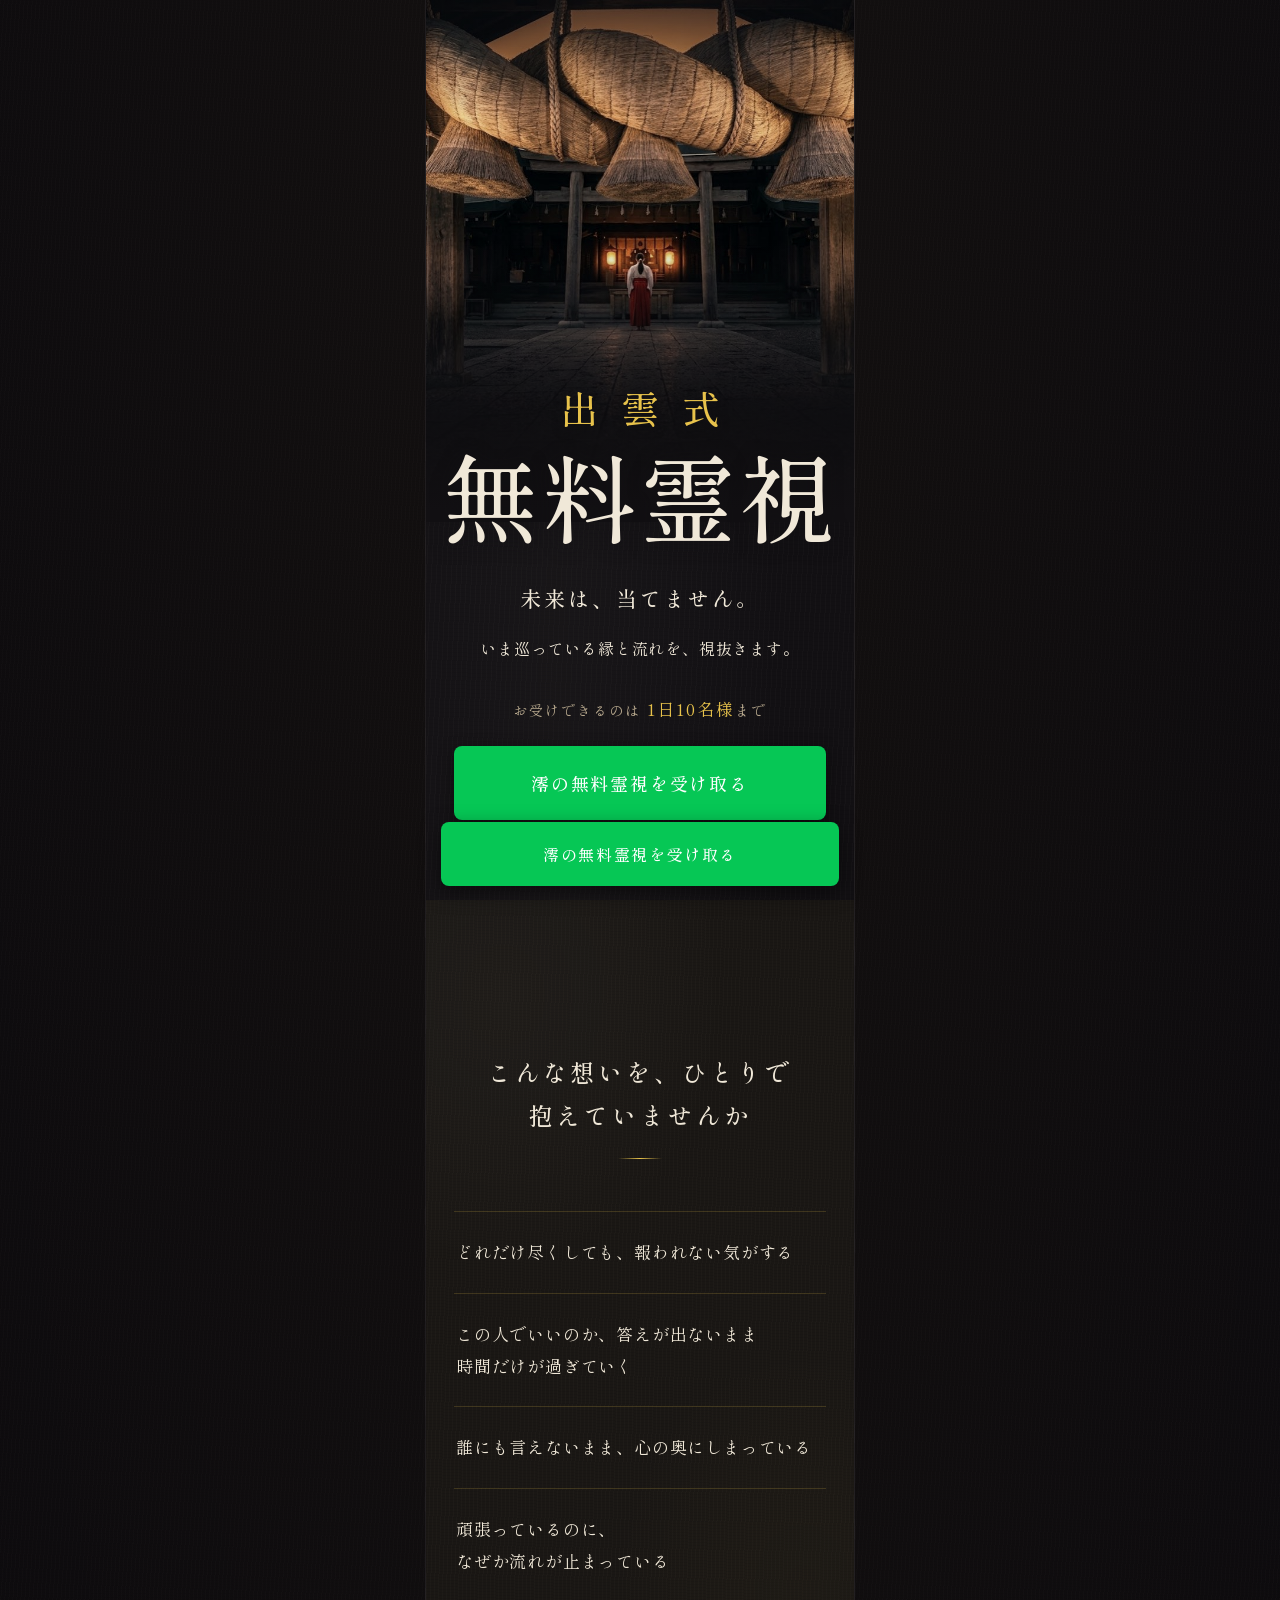
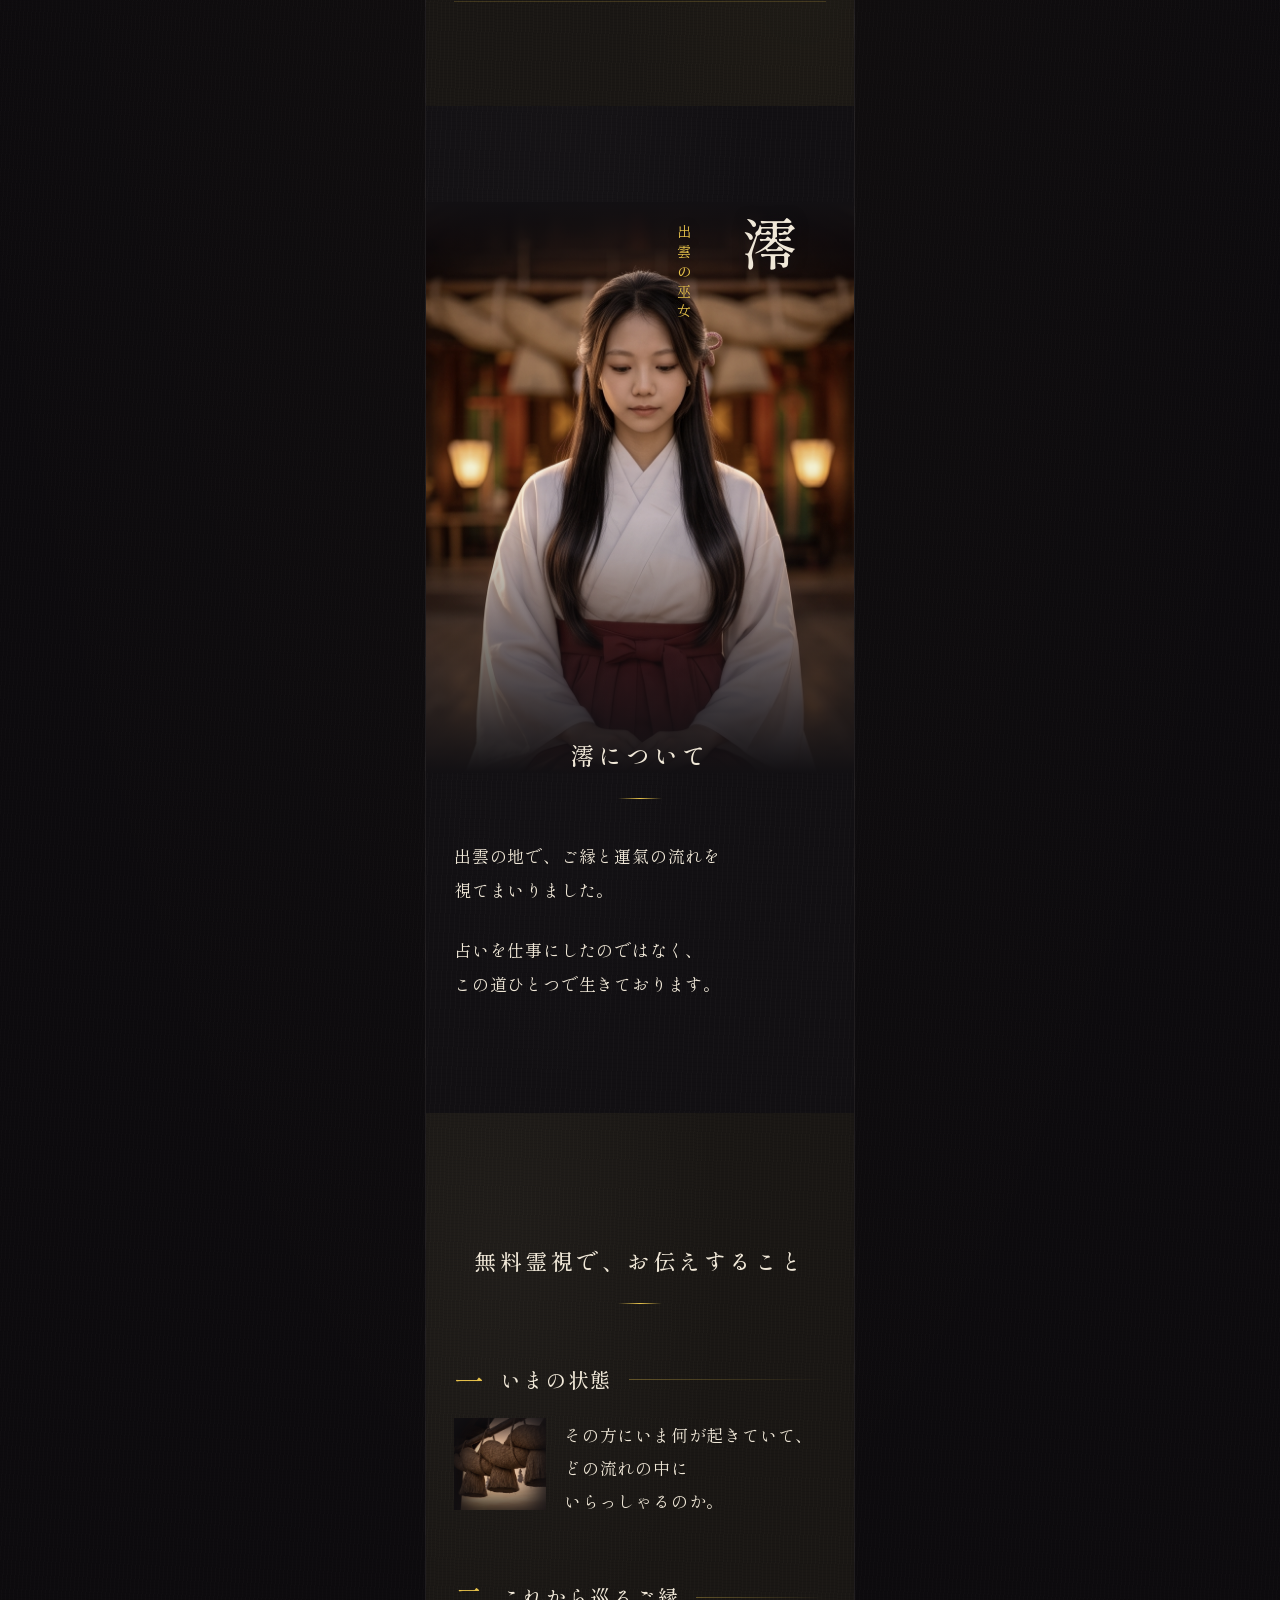
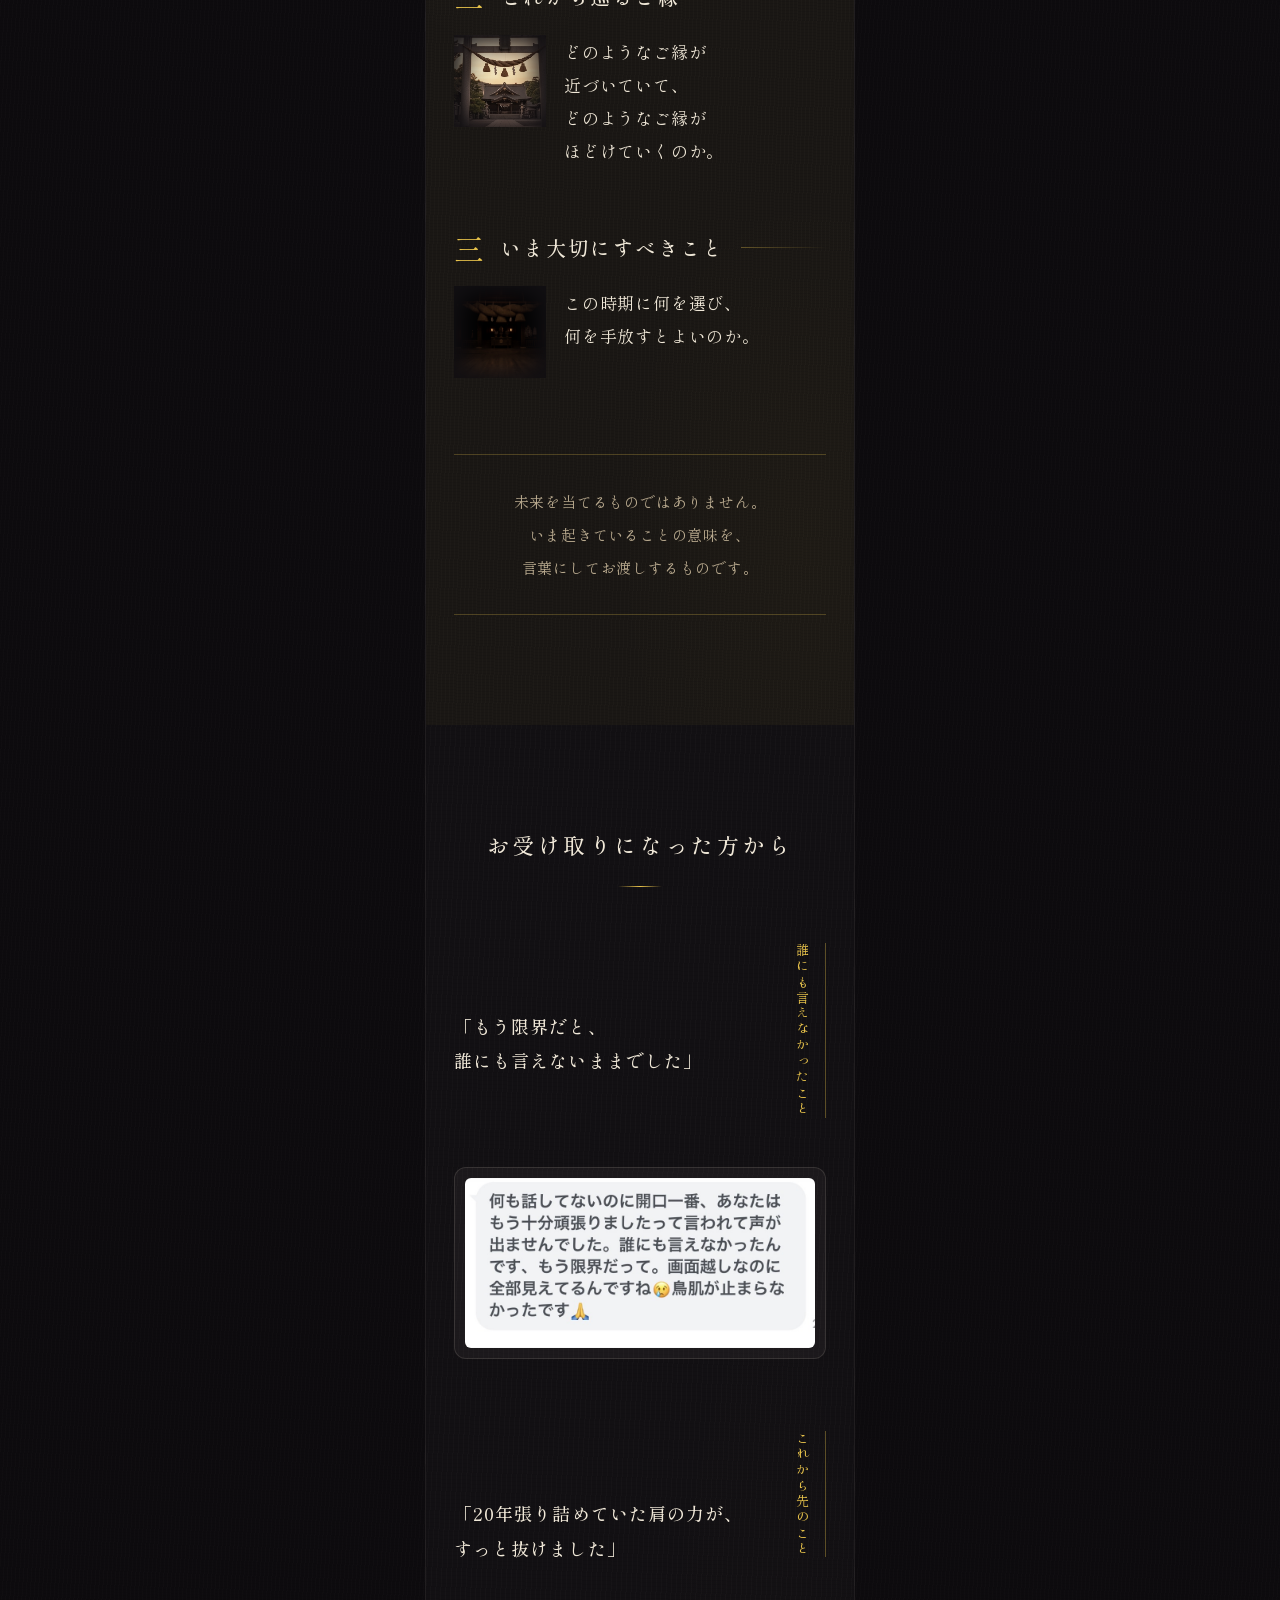
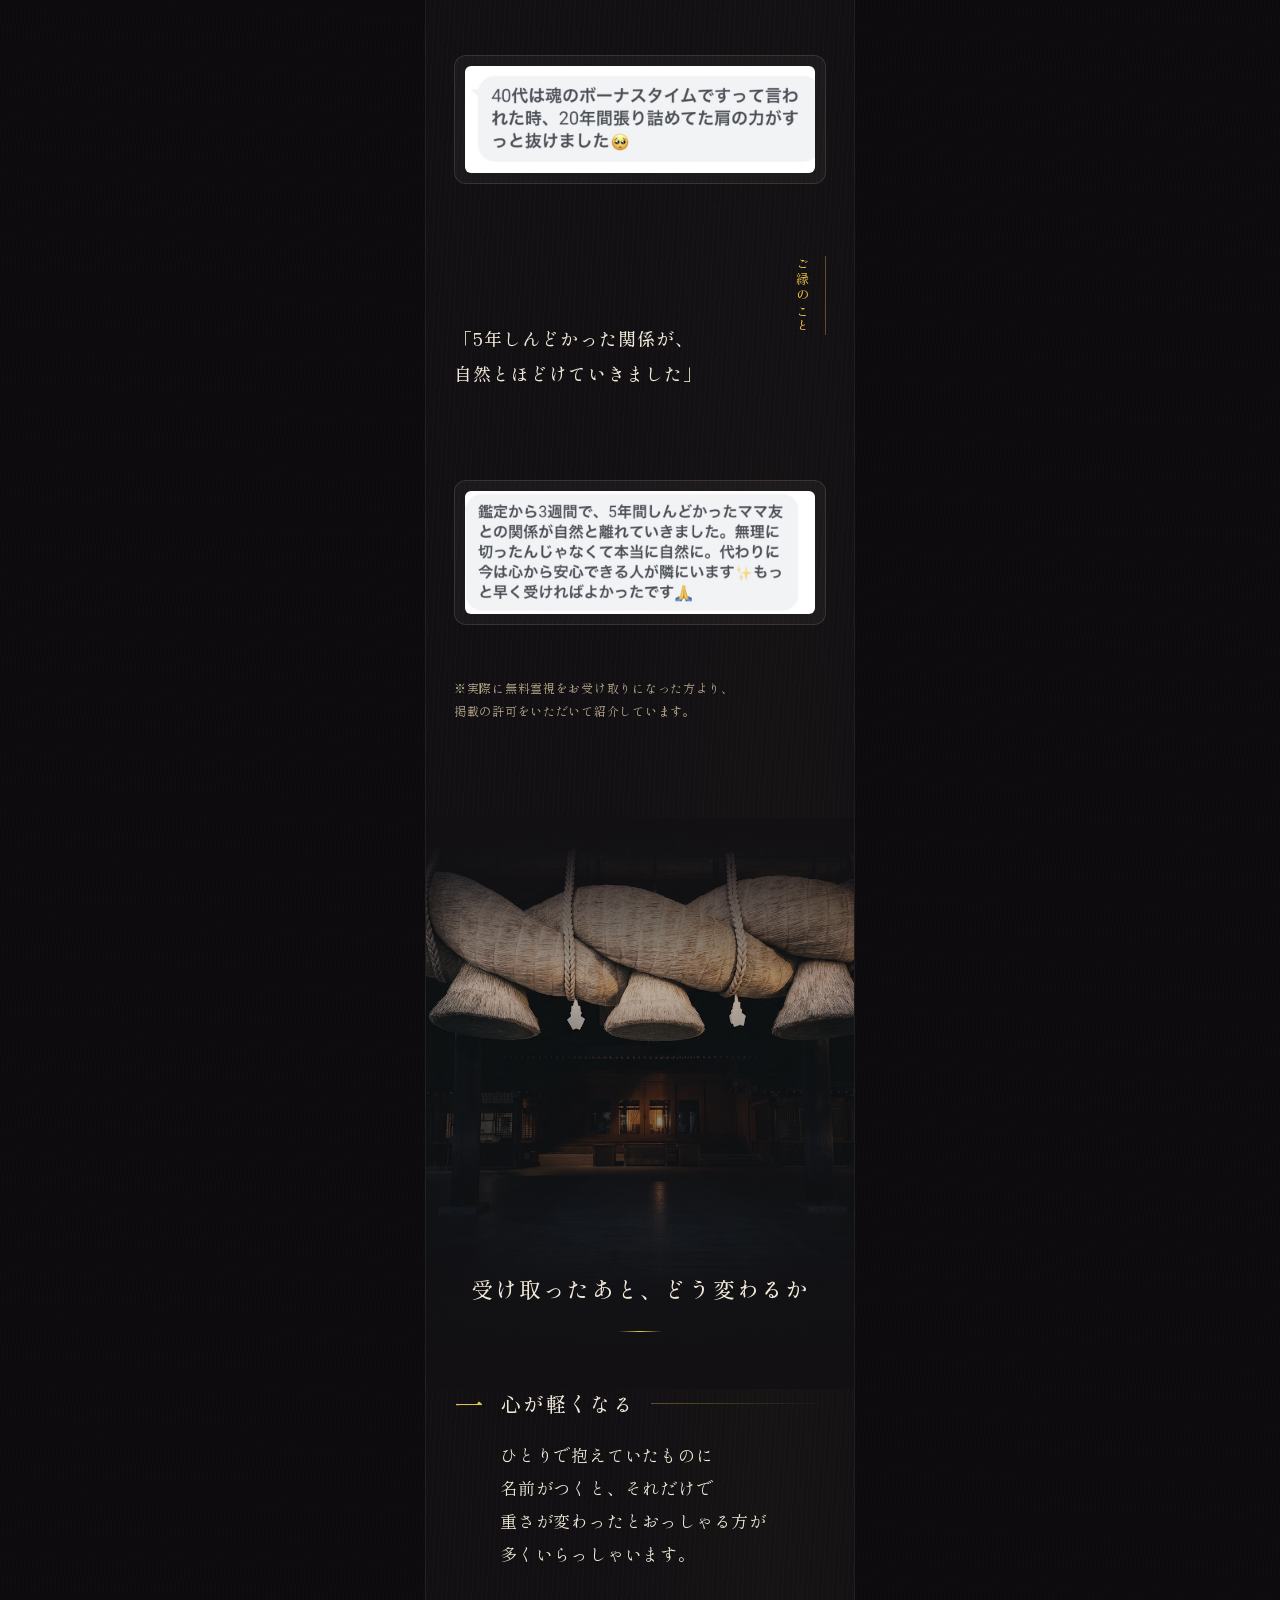
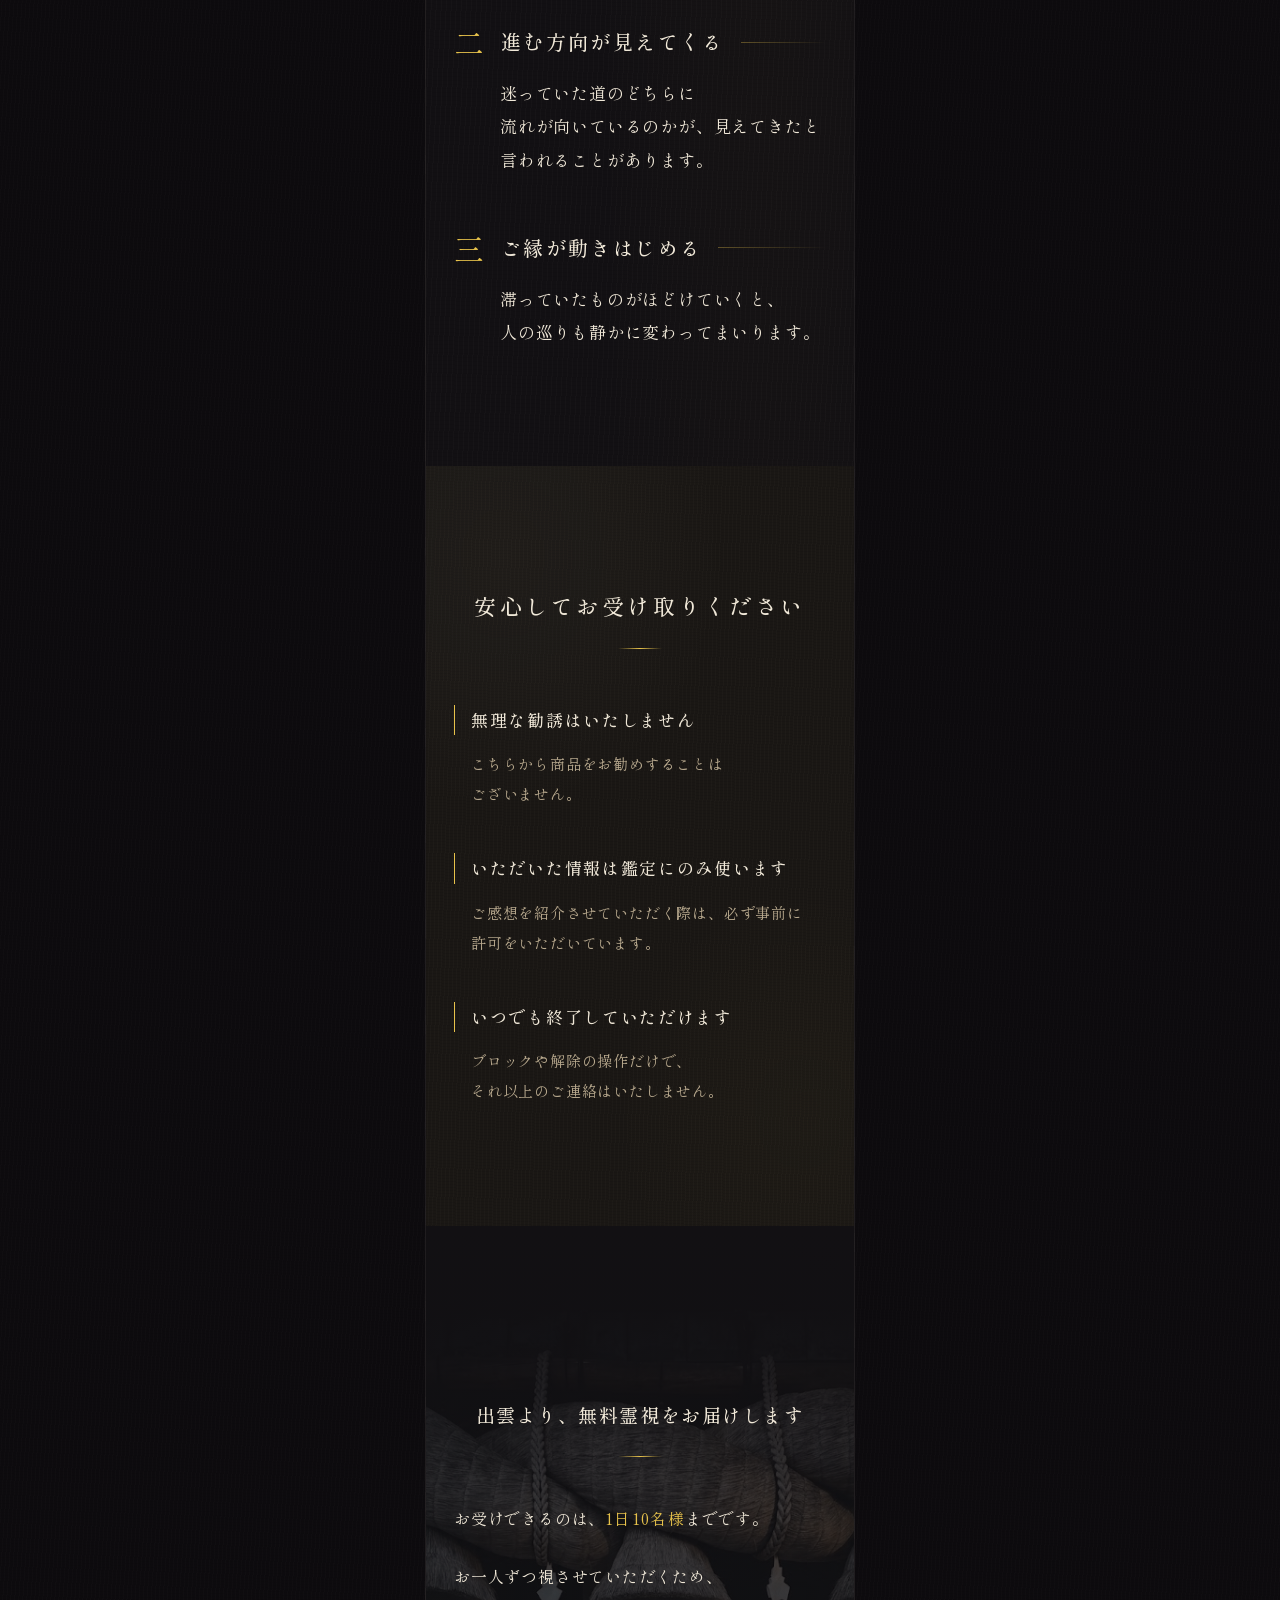
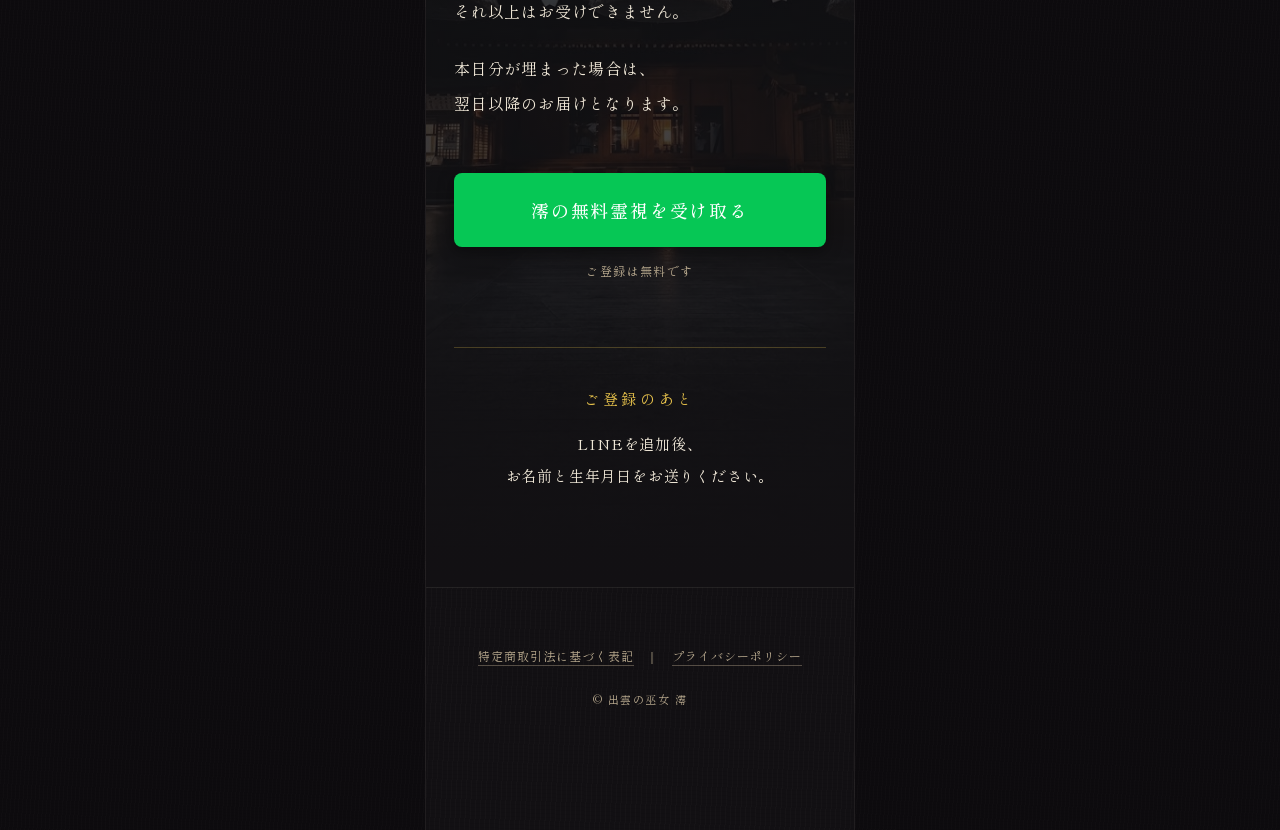
==== index.html @ 7cdf57d9 "澪LP v7 共有版を公開 Co-Authored-By: Claude Fable 5 <noreply@anthropic.com> Claude-Session: https://claude." ====
<!DOCTYPE html>
<html lang="ja">
<head>
<meta charset="UTF-8">
<meta name="viewport" content="width=device-width, initial-scale=1.0">
<title>出雲式 無料霊視｜出雲の巫女 澪</title>
<link rel="preconnect" href="https://fonts.googleapis.com">
<link rel="preconnect" href="https://fonts.gstatic.com" crossorigin>
<link href="https://fonts.googleapis.com/css2?family=Shippori+Mincho+B1:wght@400;500&display=swap" rel="stylesheet">
<style>
:root{
  --mio-sumi:#121013;
  --mio-sumi2:#1a1714;
  --mio-kinari:#f0e8d8;
  --mio-sub:#b8a98e;
  --mio-gold:#E7C24B;
  --mio-green:#06C755;
  --mio-ph:#1c1a17;
}
*{margin:0;padding:0;box-sizing:border-box}
html{-webkit-text-size-adjust:100%}
body{
  font-family:"Shippori Mincho B1","Hiragino Mincho ProN",serif;
  font-weight:400;
  color:var(--mio-kinari);
  background-color:#0d0b0e;
  background-image:
    radial-gradient(ellipse 120% 70% at 50% 0%, rgba(231,194,75,.03), transparent 55%),
    repeating-linear-gradient(94deg, rgba(240,232,216,.012) 0 1px, transparent 1px 4px),
    repeating-linear-gradient(4deg, rgba(0,0,0,.05) 0 1px, transparent 1px 3px);
  line-height:2.0;
  letter-spacing:.05em;
}
img{display:block;max-width:100%}
a{color:inherit;text-decoration:none}

/* ============ 柱（430pxカラム） ============ */
.mio-page{
  max-width:430px;
  margin:0 auto;
  background-color:var(--mio-sumi);
  background-image:
    radial-gradient(ellipse 90% 40% at 30% 8%, rgba(240,232,216,.028), transparent 60%),
    radial-gradient(ellipse 70% 35% at 80% 70%, rgba(231,194,75,.018), transparent 60%),
    repeating-linear-gradient(93deg, rgba(240,232,216,.014) 0 1px, transparent 1px 5px),
    repeating-linear-gradient(2deg, rgba(0,0,0,.06) 0 1px, transparent 1px 4px);
  border-left:1px solid rgba(240,232,216,.06);
  border-right:1px solid rgba(240,232,216,.06);
  overflow:hidden;
  position:relative;
}
.mio-inner{padding-left:28px;padding-right:28px}
.mio-body{font-size:17px;text-align:left}
.mio-note{font-size:12px;color:var(--mio-sub);letter-spacing:.06em;line-height:1.9}

/* ============ 質感（和紙タイル：texture.png＋CSS地紋の二層） ============ */
.mio-washi{
  background-color:var(--mio-sumi2);
  background-image:
    url("../v7_assets/texture.png"),
    radial-gradient(ellipse 85% 55% at 18% 12%, rgba(240,232,216,.03), transparent 62%),
    radial-gradient(ellipse 75% 50% at 88% 85%, rgba(231,194,75,.022), transparent 60%),
    repeating-linear-gradient(92deg, rgba(240,232,216,.016) 0 1px, transparent 1px 4px),
    repeating-linear-gradient(3deg, rgba(0,0,0,.07) 0 1px, transparent 1px 3px);
}

/* ============ 見出し・数字 ============ */
.mio-h2{
  font-size:24px;
  font-weight:500;
  letter-spacing:.16em;
  line-height:1.8;
  text-align:center;
}
.mio-h2::after{
  content:"";
  display:block;
  width:44px;
  height:1px;
  margin:22px auto 0;
  background:linear-gradient(to right, transparent, var(--mio-gold), transparent);
}
.mio-num{color:var(--mio-gold)}
.mio-nb{display:inline-block}
.mio-h2--fit{white-space:nowrap;margin-left:-20px;margin-right:-20px;font-size:22px}
.mio-h2--fit14{letter-spacing:.1em}

/* ============ CTAボタン ============ */
.mio-cta{
  display:block;
  width:100%;
  background:var(--mio-green);
  color:#fff;
  font-family:inherit;
  font-weight:500;
  font-size:18px;
  letter-spacing:.1em;
  text-align:center;
  padding:19px 10px;
  border-radius:8px;
  box-shadow:0 4px 16px rgba(0,0,0,.4);
}
.mio-cta-note{
  font-size:12px;
  color:var(--mio-sub);
  text-align:center;
  letter-spacing:.12em;
  margin-top:12px;
}

/* ============ 写真（裁ち落とし・墨に溶かす） ============ */
.mio-photo{position:relative;background:var(--mio-ph);overflow:hidden}
.mio-photo img{width:100%;height:100%;object-fit:cover}
.mio-fv-photo img,
.mio-s3-photo img,
.mio-photo img,
.mio-s6-photo img,
.mio-s8-bg img{
  filter:sepia(.14) saturate(.78) brightness(.94) contrast(1.03);
}
img.mio-img-err{visibility:hidden}

/* ============ ① FV ============ */
.mio-fv{position:relative;min-height:100svh;display:flex;flex-direction:column}
.mio-fv-photo{
  position:relative;
  width:100%;
  height:58svh;
  background:var(--mio-ph);
}
.mio-fv-photo img{width:100%;height:100%;object-fit:cover;object-position:center top}
.mio-fv-photo::after{
  content:"";
  position:absolute;
  inset:0;
  background:
    linear-gradient(to bottom, rgba(18,16,19,.35) 0%, transparent 22%, transparent 46%, rgba(18,16,19,.55) 72%, var(--mio-sumi) 98%),
    radial-gradient(ellipse 120% 60% at 50% 110%, rgba(231,194,75,.06), transparent 60%);
}
.mio-fv-body{
  position:relative;
  margin-top:-18svh;
  padding:0 28px 44px;
  flex:1;
  display:flex;
  flex-direction:column;
  justify-content:flex-end;
}
.mio-fv-title{
  font-weight:500;
  text-align:center;
  line-height:1;
  margin:0 -28px;
}
.mio-fv-t1{
  display:block;
  font-size:clamp(26px, 8.8vw, 38px);
  letter-spacing:.6em;
  text-indent:.6em;
  color:var(--mio-gold);
  margin-bottom:20px;
  text-shadow:0 1px 12px rgba(18,16,19,.8);
}
.mio-fv-t2{
  display:block;
  font-size:clamp(74px, 22.6vw, 96px);
  letter-spacing:.03em;
  white-space:nowrap;
  color:var(--mio-kinari);
  text-shadow:0 2px 18px rgba(18,16,19,.85);
}
.mio-fv-lead{
  font-size:16px;
  line-height:2.2;
  letter-spacing:.05em;
  text-align:center;
  margin-top:32px;
}
.mio-fv-lead .mio-lead-main{
  display:block;
  font-size:21px;
  font-weight:500;
  letter-spacing:.14em;
  margin-bottom:10px;
}
.mio-fv-limit{
  font-size:14px;
  letter-spacing:.14em;
  text-align:center;
  color:var(--mio-sub);
  margin-top:26px;
}
.mio-fv-limit .mio-num{font-size:17px}
.mio-fv .mio-cta{margin-top:20px}

/* ============ ② こんな想いを ============ */
.mio-s2{padding-top:150px;padding-bottom:104px}
.mio-s2 .mio-list{margin-top:52px}
.mio-s2 .mio-list p{
  font-size:17px;
  line-height:1.9;
  padding:24px 2px;
  border-bottom:1px solid rgba(231,194,75,.18);
}
.mio-s2 .mio-list p:first-child{border-top:1px solid rgba(231,194,75,.18)}
.mio-s2 .mio-close{margin-top:46px;font-size:15px;color:var(--mio-sub);line-height:2.1}

/* ============ ③ 澪について ============ */
.mio-s3{padding-top:96px;padding-bottom:112px;position:relative}
.mio-s3-photo{
  position:relative;
  width:100%;
  aspect-ratio:3/4;
  background:var(--mio-ph);
}
.mio-s3-photo img{width:100%;height:100%;object-fit:cover}
.mio-s3-photo::after{
  content:"";
  position:absolute;
  inset:0;
  background:linear-gradient(to bottom, var(--mio-sumi) 0%, transparent 18%, transparent 55%, var(--mio-sumi) 100%);
}
.mio-s3-name{
  position:absolute;
  right:30px;
  top:110px;
  display:flex;
  flex-direction:row-reverse;
  gap:14px;
  align-items:flex-start;
  z-index:2;
}
.mio-s3-mei{
  writing-mode:vertical-rl;
  font-size:56px;
  font-weight:500;
  letter-spacing:.2em;
  text-shadow:0 1px 14px rgba(18,16,19,.9);
}
.mio-s3-katagaki{
  writing-mode:vertical-rl;
  font-size:14px;
  letter-spacing:.42em;
  color:var(--mio-gold);
  padding-top:8px;
  text-shadow:0 1px 10px rgba(18,16,19,.9);
}
.mio-s3-text{margin-top:-40px;position:relative;z-index:2}
.mio-s3-text .mio-h2{margin-bottom:40px}
.mio-s3-text p+p{margin-top:26px}

/* ============ ④ お伝えすること ============ */
.mio-s4{padding-top:128px;padding-bottom:110px}
.mio-s4 .mio-item{margin-top:64px}
.mio-s4 .mio-item:first-of-type{margin-top:60px}
.mio-item-head{
  display:flex;
  align-items:center;
  gap:16px;
}
.mio-item-num{
  font-size:30px;
  color:var(--mio-gold);
  line-height:1;
  flex:none;
}
.mio-item-title{
  font-size:20px;
  font-weight:500;
  letter-spacing:.12em;
  line-height:1.6;
}
.mio-item-head::after{
  content:"";
  flex:1;
  height:1px;
  background:linear-gradient(to right, rgba(231,194,75,.35), transparent);
}
.mio-s4 .mio-item-row{
  display:flex;
  gap:18px;
  margin-top:22px;
  align-items:flex-start;
}
.mio-s4 .mio-item-row .mio-photo{
  flex:none;
  width:92px;
  aspect-ratio:1/1;
}
.mio-s4 .mio-item-row .mio-photo::after{
  content:"";
  position:absolute;
  inset:0;
  box-shadow:inset 0 0 24px 10px var(--mio-sumi);
}
.mio-s4 .mio-item-row .mio-body{flex:1;line-height:1.95}
.mio-s4-close{
  margin-top:76px;
  padding:30px 24px;
  border-top:1px solid rgba(231,194,75,.25);
  border-bottom:1px solid rgba(231,194,75,.25);
  font-size:15px;
  line-height:2.2;
  color:var(--mio-sub);
  text-align:center;
}

/* ============ ⑤ お受け取りになった方から ============ */
.mio-s5{padding-top:100px;padding-bottom:96px}
.mio-voice{margin-top:56px;position:relative}
.mio-voice+.mio-voice{margin-top:72px}
.mio-voice-label{
  writing-mode:vertical-rl;
  position:absolute;
  right:0;
  top:0;
  z-index:2;
  font-size:13px;
  letter-spacing:.22em;
  color:var(--mio-gold);
  border-right:1px solid rgba(231,194,75,.35);
  padding-right:10px;
  height:auto;
}
.mio-voice-quote{
  font-size:18px;
  font-weight:500;
  line-height:1.9;
  letter-spacing:.06em;
  padding-right:48px;
  min-height:200px;
  display:flex;
  align-items:center;
}
.mio-voice-shot{
  margin-top:24px;
  width:100%;
  padding:10px;
  background:rgba(240,232,216,.045);
  border:1px solid rgba(240,232,216,.12);
  border-radius:12px;
}
.mio-voice-shot img{width:100%;height:auto;display:block;border-radius:6px}
.mio-s5 .mio-note{margin-top:52px}

/* ============ ⑥ どう変わるか ============ */
.mio-s6{position:relative;padding-bottom:118px}
.mio-s6-photo{
  position:relative;
  width:100%;
  aspect-ratio:3/4;
  background:var(--mio-ph);
}
.mio-s6-photo img{width:100%;height:100%;object-fit:cover}
.mio-s6-photo::after{
  content:"";
  position:absolute;
  inset:0;
  background:linear-gradient(to bottom, var(--mio-sumi) 2%, rgba(18,16,19,.25) 30%, rgba(18,16,19,.55) 62%, var(--mio-sumi) 96%);
}
.mio-s6-content{position:relative;z-index:2;margin-top:-120px}
.mio-s6 .mio-item{margin-top:56px}
.mio-s6 .mio-item .mio-body{margin-top:18px;padding-left:46px;line-height:1.95}

/* ============ ⑦ 安心して ============ */
.mio-s7{padding-top:120px;padding-bottom:120px}
.mio-s7 .mio-promise{margin-top:56px}
.mio-s7 .mio-promise+.mio-promise{margin-top:44px}
.mio-promise-title{
  font-size:17px;
  font-weight:500;
  letter-spacing:.1em;
  line-height:1.8;
  padding-left:16px;
  border-left:1px solid var(--mio-gold);
}
.mio-promise-body{margin-top:14px;padding-left:17px;font-size:15px;color:var(--mio-sub);line-height:2.0}

/* ============ ⑧ 最終CTA ============ */
.mio-s8{position:relative;padding-top:170px;padding-bottom:96px}
.mio-s8-bg{position:absolute;inset:0;background:var(--mio-ph)}
.mio-s8-bg img{width:100%;height:100%;object-fit:cover;object-position:center top}
.mio-s8-bg::after{
  content:"";
  position:absolute;
  inset:0;
  background:
    linear-gradient(to bottom, var(--mio-sumi) 0%, rgba(18,16,19,.72) 30%, rgba(18,16,19,.82) 70%, var(--mio-sumi) 100%);
}
.mio-s8-content{position:relative;z-index:2}
.mio-s8 .mio-h2{
  font-size:19px;
  letter-spacing:.08em;
  line-height:2.0;
  white-space:nowrap;
  margin-left:-20px;
  margin-right:-20px;
}
.mio-s8-text{margin-top:44px}
.mio-s8-text p{font-size:16px;line-height:2.2}
.mio-s8-text p+p{margin-top:22px}
.mio-s8-text .mio-num{letter-spacing:.08em}
.mio-s8 .mio-cta{margin-top:52px}
.mio-s8-after{
  margin-top:64px;
  border-top:1px solid rgba(231,194,75,.25);
  padding-top:36px;
}
.mio-s8-after-title{
  font-size:15px;
  letter-spacing:.24em;
  color:var(--mio-gold);
  text-align:center;
}
.mio-s8-after-body{
  margin-top:14px;
  font-size:15px;
  line-height:2.1;
  text-align:center;
  color:var(--mio-kinari);
}

/* ============ フッター ============ */
.mio-footer{
  padding:56px 28px 120px;
  border-top:1px solid rgba(240,232,216,.08);
  text-align:center;
}
.mio-footer-links{font-size:12px;color:var(--mio-sub);letter-spacing:.08em}
.mio-footer-links a{border-bottom:1px solid rgba(184,169,142,.4);padding-bottom:1px}
.mio-copyright{margin-top:20px;font-size:11px;color:var(--mio-sub);letter-spacing:.14em}

/* ============ 追従ボタン ============ */
.mio-float{
  position:fixed;
  left:50%;
  bottom:14px;
  transform:translate(-50%, 90px);
  width:min(398px, calc(100% - 32px));
  z-index:50;
  opacity:0;
  transition:transform .45s ease, opacity .45s ease;
  pointer-events:none;
}
.mio-float.mio-float--on{
  transform:translate(-50%, 0);
  opacity:1;
  pointer-events:auto;
}
.mio-float .mio-cta{
  font-size:16px;
  padding:16px 10px;
  box-shadow:0 6px 20px rgba(0,0,0,.5);
}

/* ============ フェードイン ============ */
.mio-fade{opacity:0;transform:translateY(16px)}
.mio-fade.mio-fade--in{
  opacity:1;
  transform:translateY(0);
  transition:opacity .8s ease, transform .8s ease;
}
@media (prefers-reduced-motion: reduce){
  .mio-fade{opacity:1;transform:none;transition:none}
  .mio-float{transition:none}
}
</style>
</head>
<body>
<div class="mio-page">

  <!-- FV -->
  <header class="mio-fv" id="mio-s1">
    <div class="mio-fv-photo">
      <img src="[data-uri]" alt="" onerror="this.classList.add('mio-img-err')">
    </div>
    <div class="mio-fv-body">
      <h1 class="mio-fv-title">
        <span class="mio-fv-t1">出雲式</span>
        <span class="mio-fv-t2">無料霊視</span>
      </h1>
      <p class="mio-fv-lead"><span class="mio-lead-main">未来は、当てません。</span>いま巡っている縁と流れを、視抜きます。</p>
      <p class="mio-fv-limit">お受けできるのは <span class="mio-num">1日10名様</span>まで</p>
      <a class="mio-cta" href="https://lin.ee/tlTM2Vw">澪の無料霊視を受け取る</a>
      <p class="mio-cta-note">ご登録は無料です</p>
    </div>
  </header>

  <!-- こんな想いを -->
  <section class="mio-s2 mio-washi mio-inner" id="mio-s2">
    <h2 class="mio-h2 mio-fade"><span class="mio-nb">こんな想いを、ひとりで</span><span class="mio-nb">抱えていませんか</span></h2>
    <div class="mio-list mio-body mio-fade">
      <p><span class="mio-nb">どれだけ尽くしても、</span><span class="mio-nb">報われない気がする</span></p>
      <p><span class="mio-nb">この人でいいのか、</span><span class="mio-nb">答えが出ないまま</span><span class="mio-nb">時間だけが過ぎていく</span></p>
      <p><span class="mio-nb">誰にも言えないまま、</span><span class="mio-nb">心の奥にしまっている</span></p>
      <p><span class="mio-nb">頑張っているのに、</span><span class="mio-nb">なぜか流れが止まっている</span></p>
    </div>
  </section>

  <!-- 澪について -->
  <section class="mio-s3" id="mio-s3">
    <div class="mio-s3-photo">
      <img src="[data-uri]" alt="" onerror="this.classList.add('mio-img-err')">
    </div>
    <div class="mio-s3-name mio-fade">
      <span class="mio-s3-mei">澪</span>
      <span class="mio-s3-katagaki">出雲の巫女</span>
    </div>
    <div class="mio-s3-text mio-inner">
      <h2 class="mio-h2 mio-fade">澪について</h2>
      <div class="mio-body mio-fade">
        <p><span class="mio-nb">出雲の地で、</span><span class="mio-nb">ご縁と運氣の流れを</span><span class="mio-nb">視てまいりました。</span></p>
        <p><span class="mio-nb">占いを仕事にしたのではなく、</span><span class="mio-nb">この道ひとつで</span><span class="mio-nb">生きております。</span></p>
      </div>
    </div>
  </section>

  <!-- お伝えすること -->
  <section class="mio-s4 mio-washi mio-inner" id="mio-s4">
    <h2 class="mio-h2 mio-h2--fit mio-fade">無料霊視で、お伝えすること</h2>

    <div class="mio-item mio-fade">
      <div class="mio-item-head">
        <span class="mio-item-num">一</span>
        <span class="mio-item-title">いまの状態</span>
      </div>
      <div class="mio-item-row">
        <div class="mio-photo"><img src="[data-uri]" alt="" onerror="this.classList.add('mio-img-err')"></div>
        <p class="mio-body"><span class="mio-nb">その方に</span><span class="mio-nb">いま何が起きていて、</span><span class="mio-nb">どの流れの中に</span><span class="mio-nb">いらっしゃるのか。</span></p>
      </div>
    </div>

    <div class="mio-item mio-fade">
      <div class="mio-item-head">
        <span class="mio-item-num">二</span>
        <span class="mio-item-title">これから巡るご縁</span>
      </div>
      <div class="mio-item-row">
        <div class="mio-photo"><img src="[data-uri]" alt="" onerror="this.classList.add('mio-img-err')"></div>
        <p class="mio-body"><span class="mio-nb">どのようなご縁が</span><span class="mio-nb">近づいていて、</span><span class="mio-nb">どのようなご縁が</span><span class="mio-nb">ほどけていくのか。</span></p>
      </div>
    </div>

    <div class="mio-item mio-fade">
      <div class="mio-item-head">
        <span class="mio-item-num">三</span>
        <span class="mio-item-title">いま大切にすべきこと</span>
      </div>
      <div class="mio-item-row">
        <div class="mio-photo"><img src="[data-uri]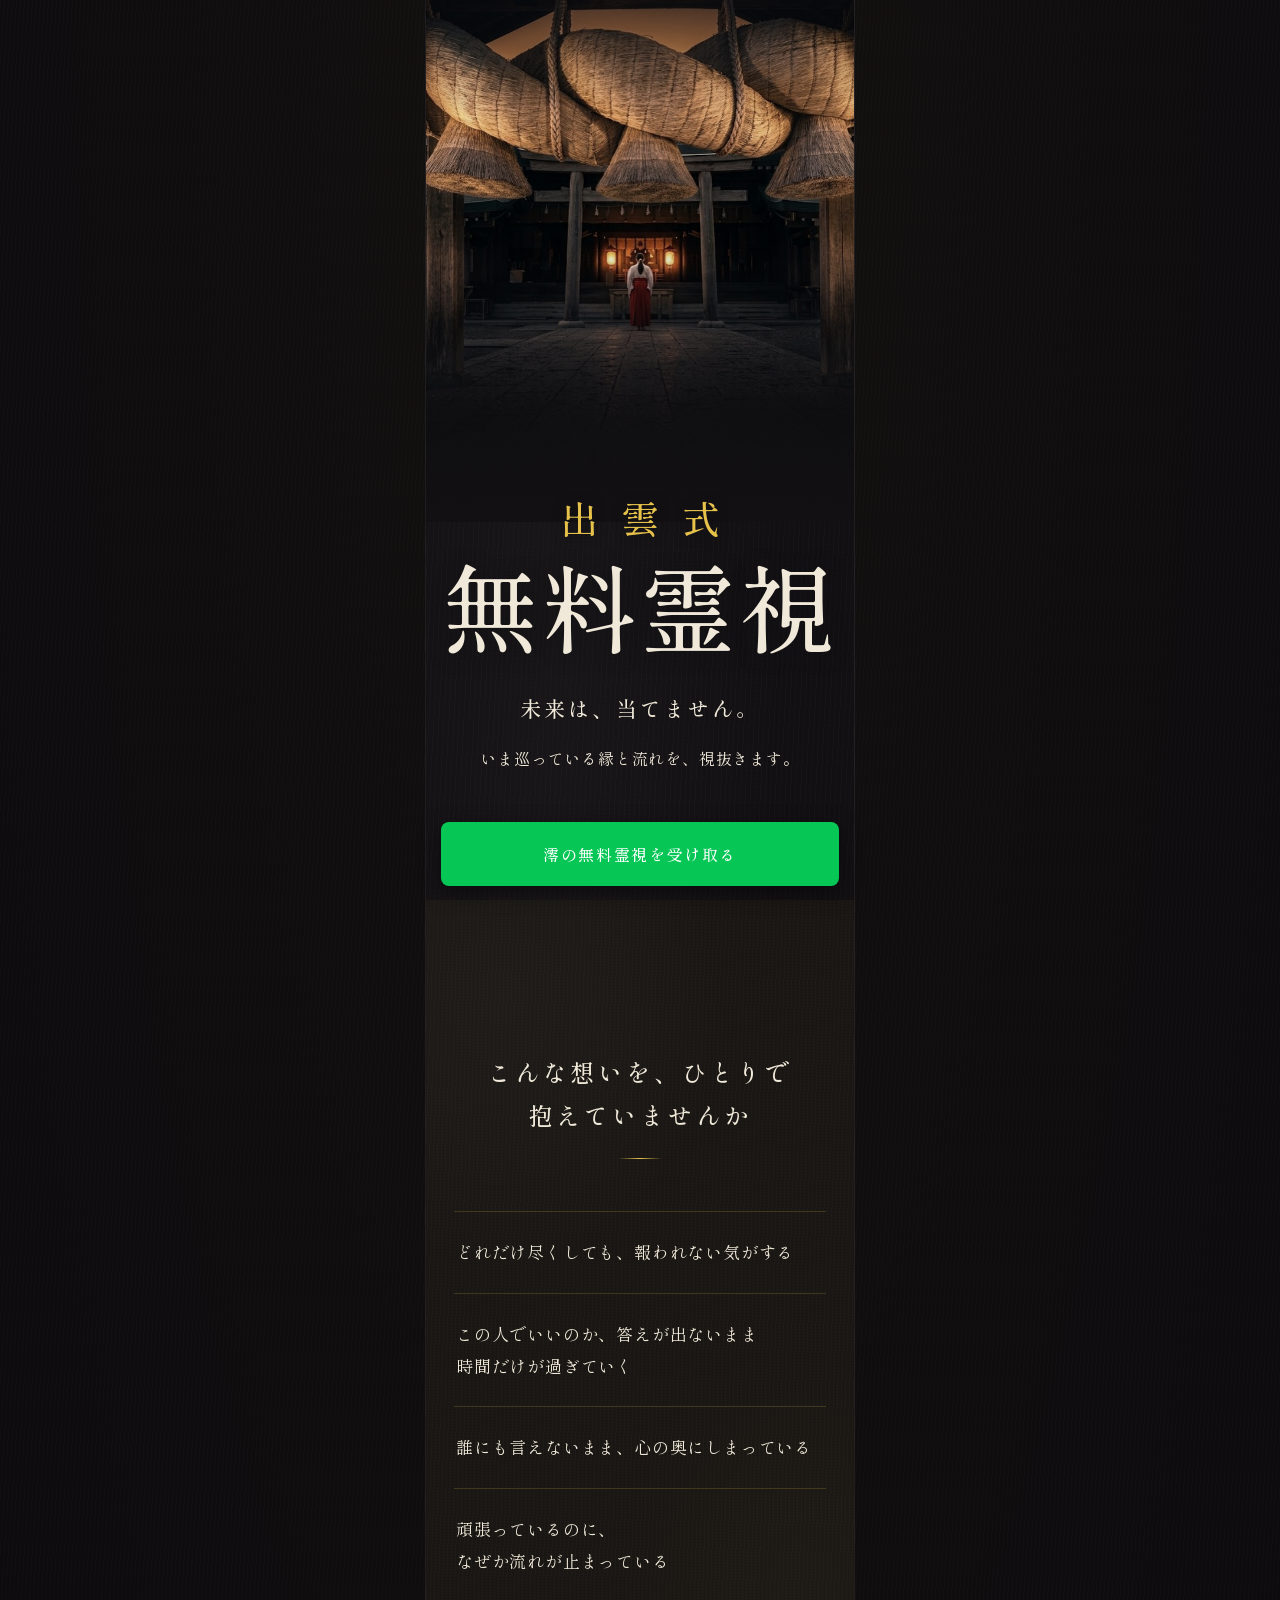
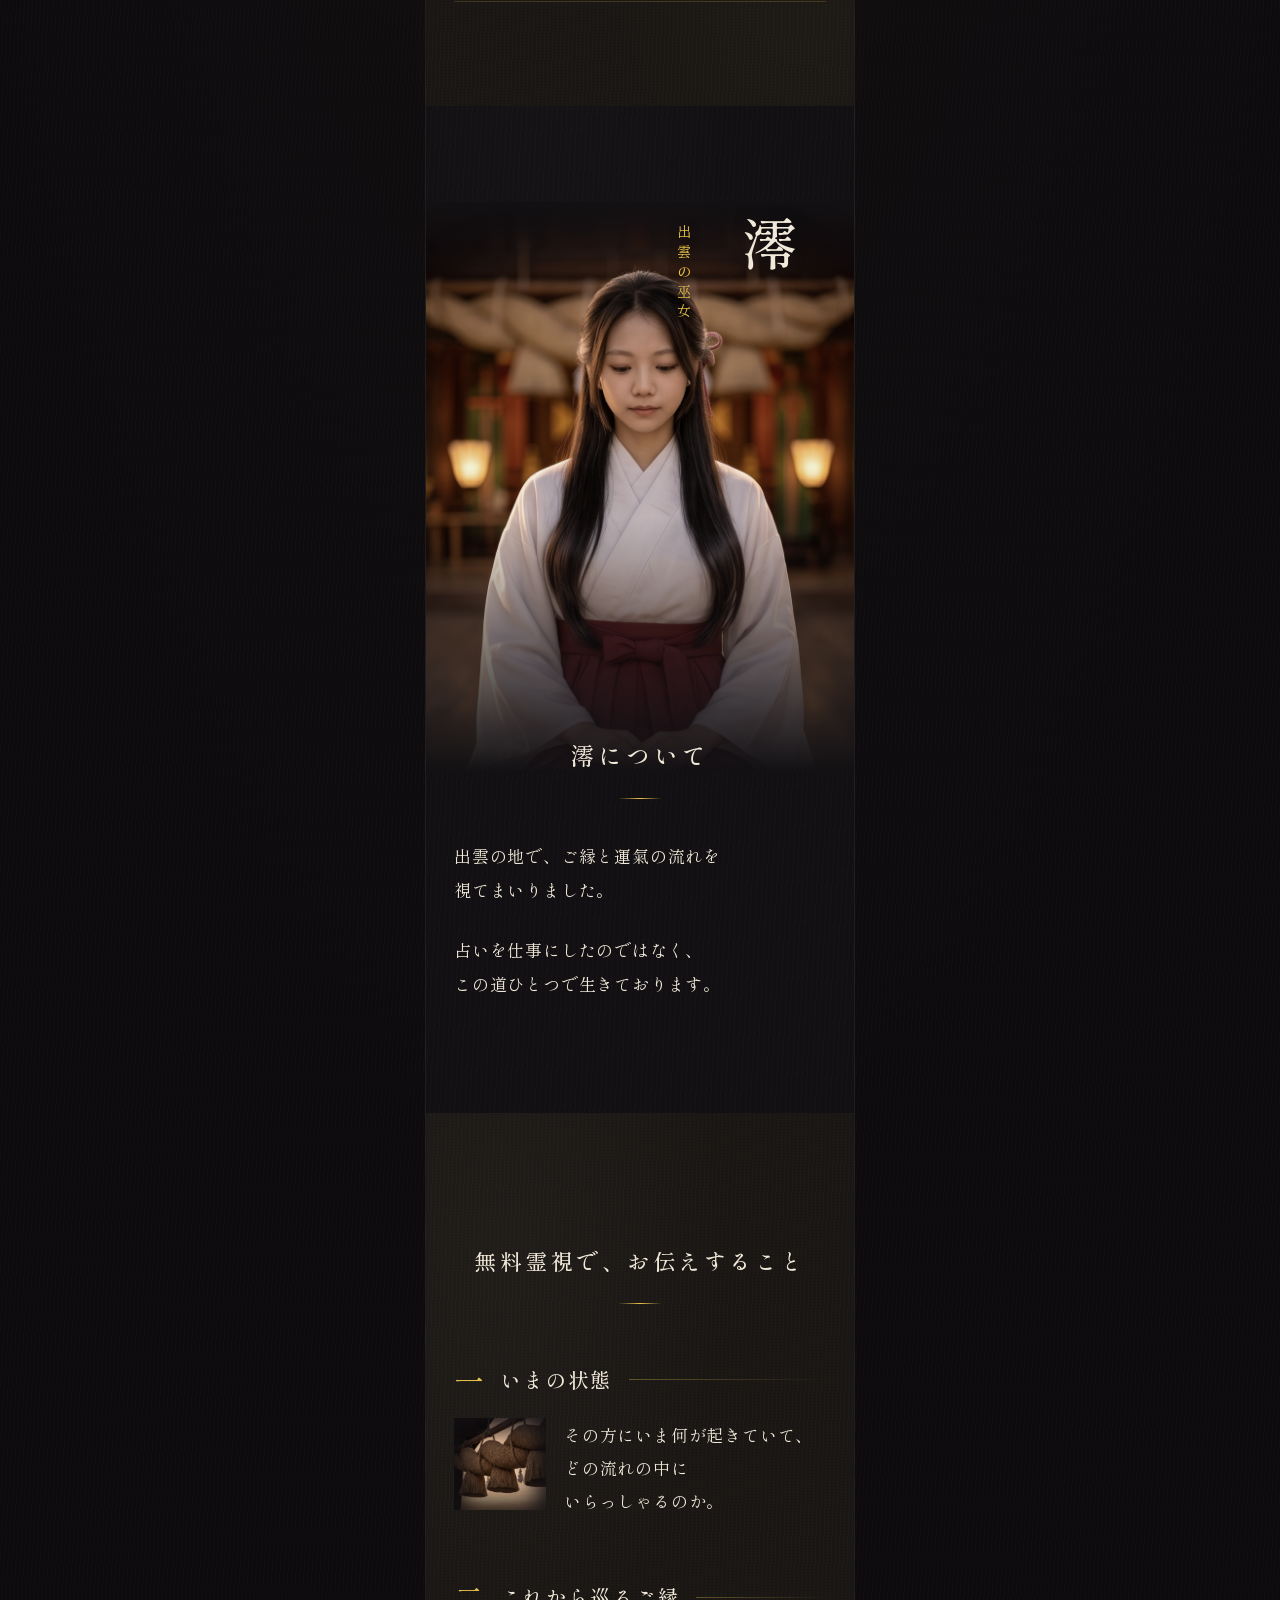
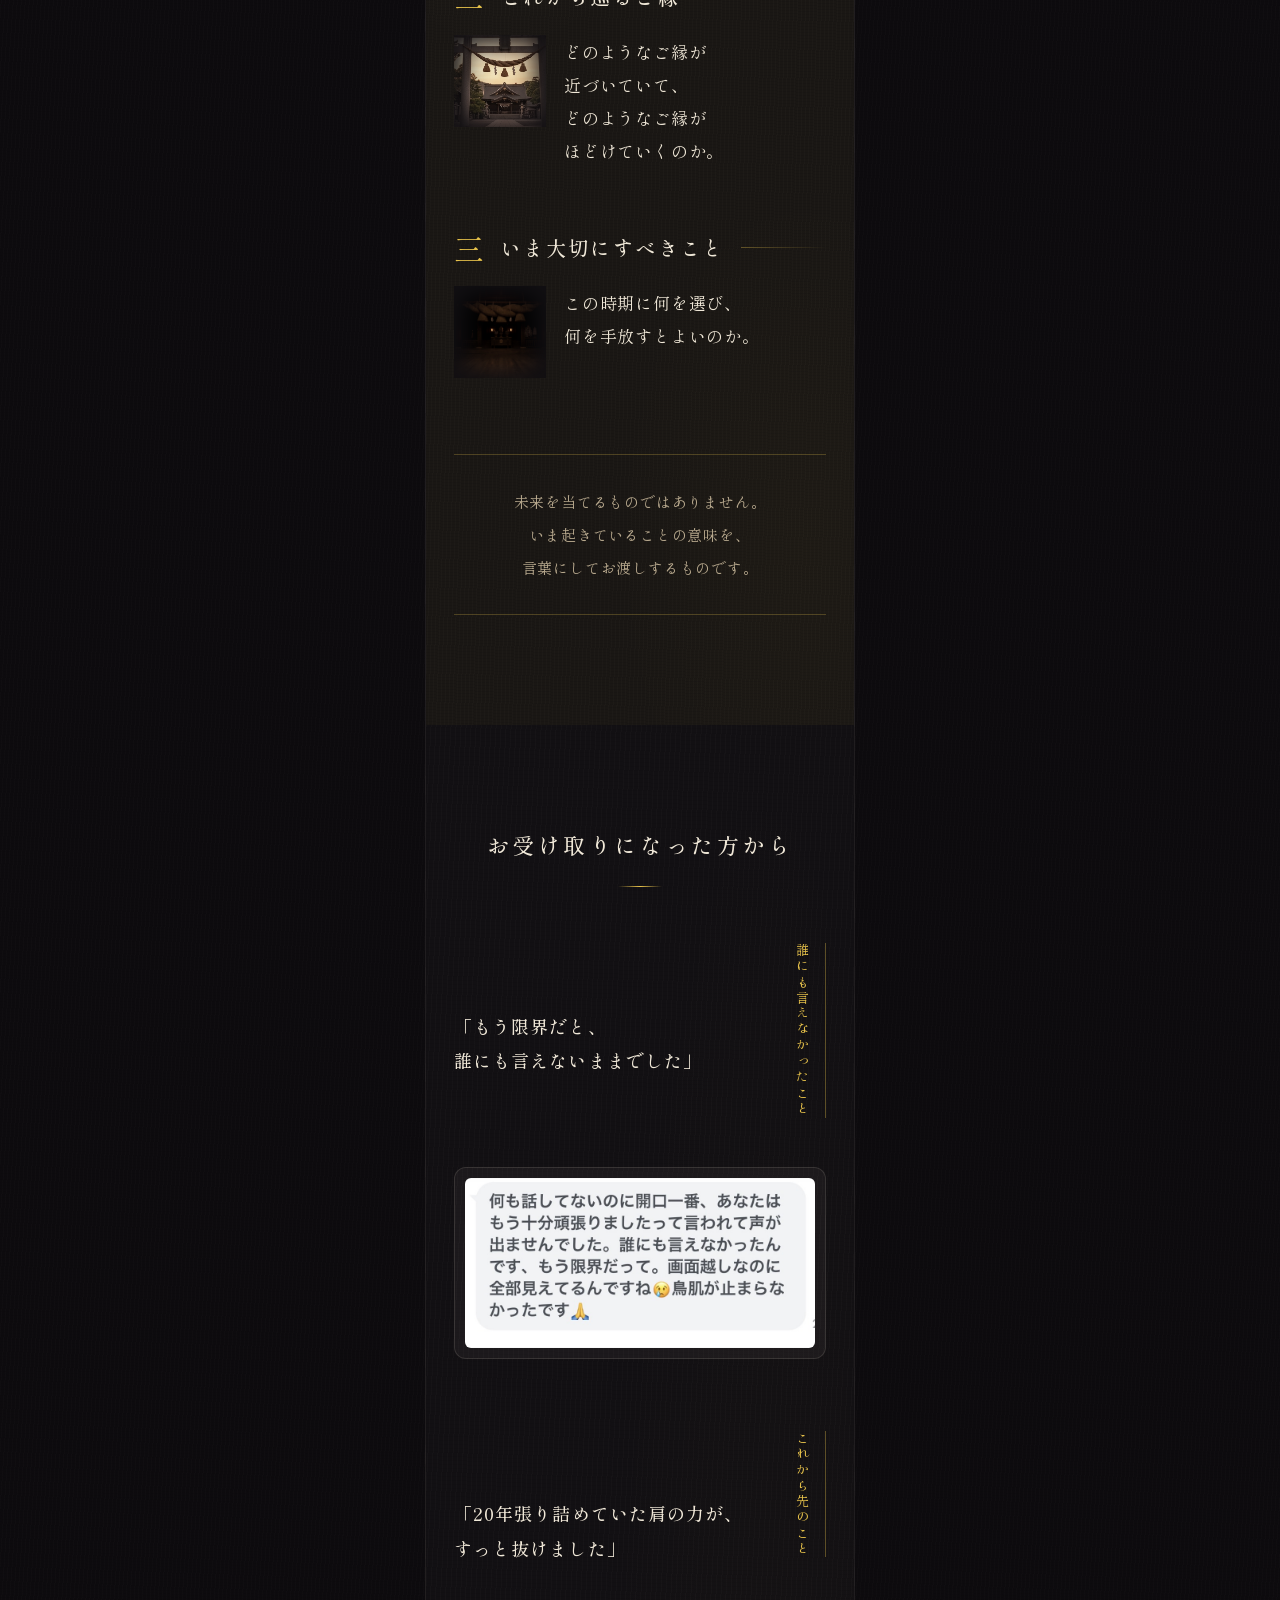
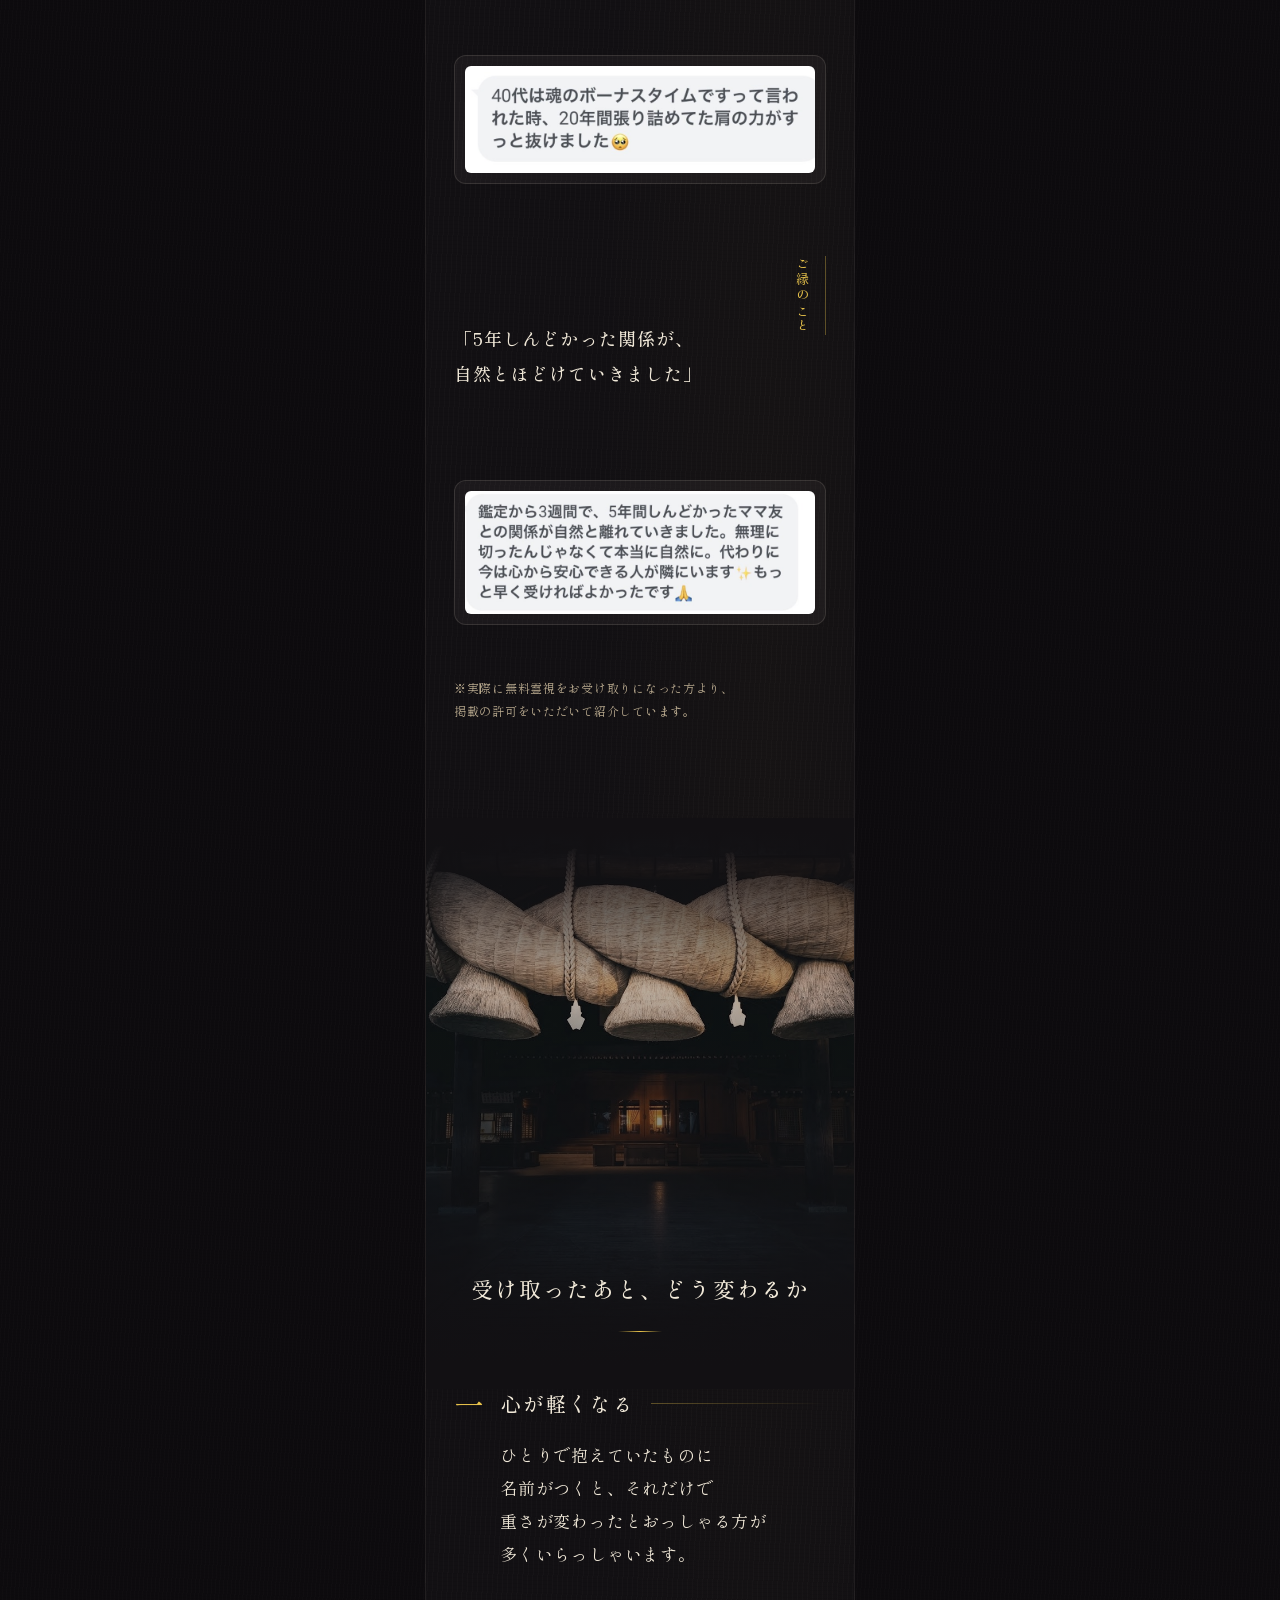
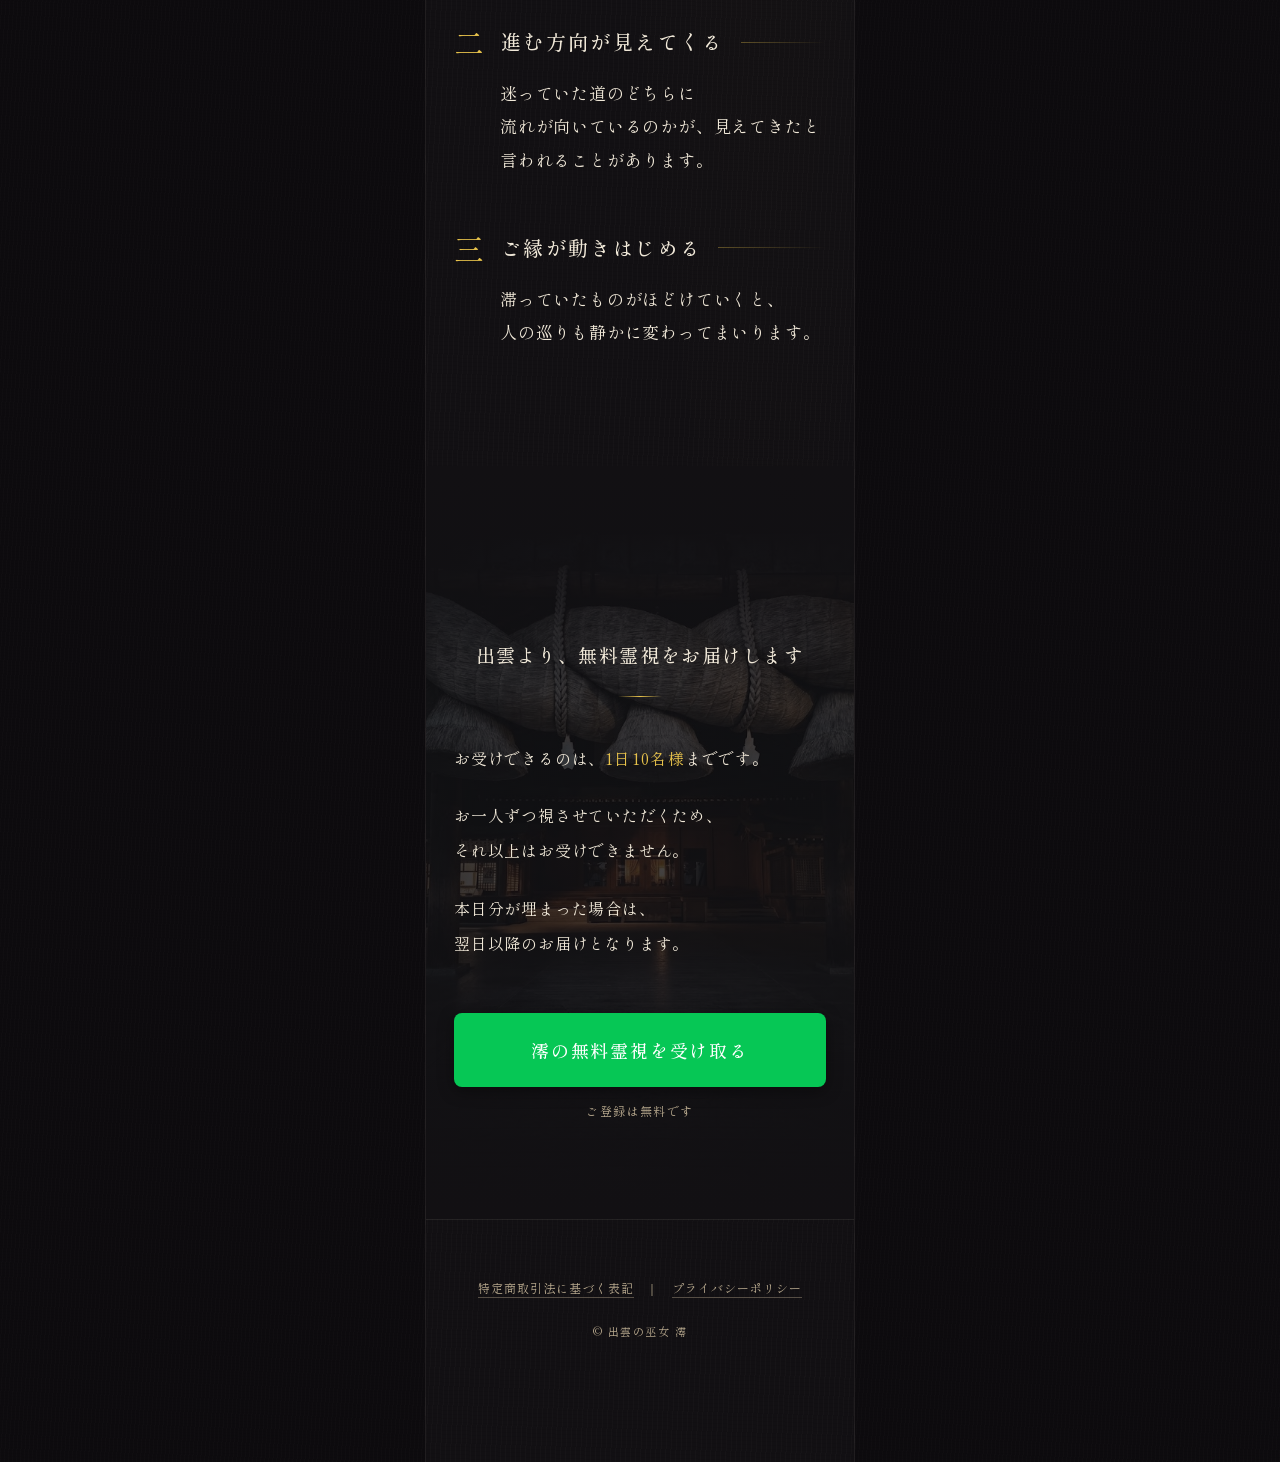
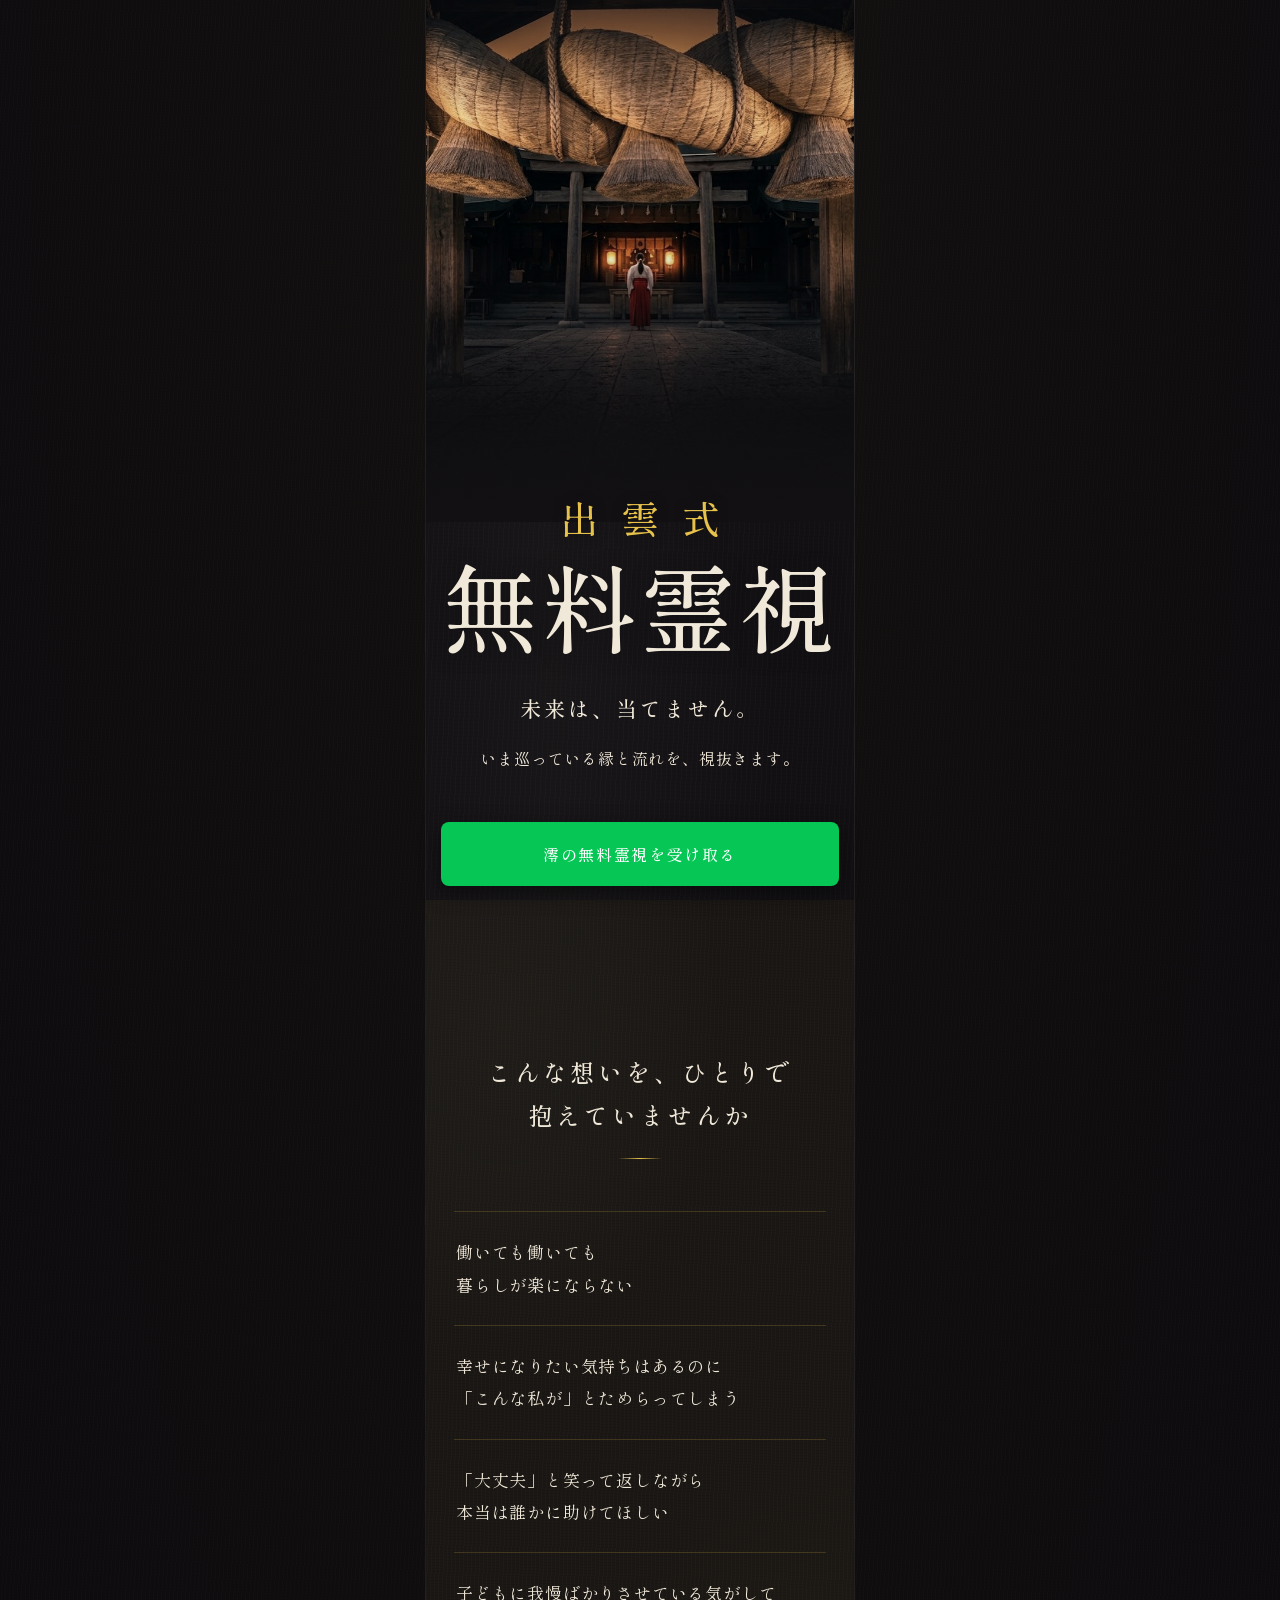
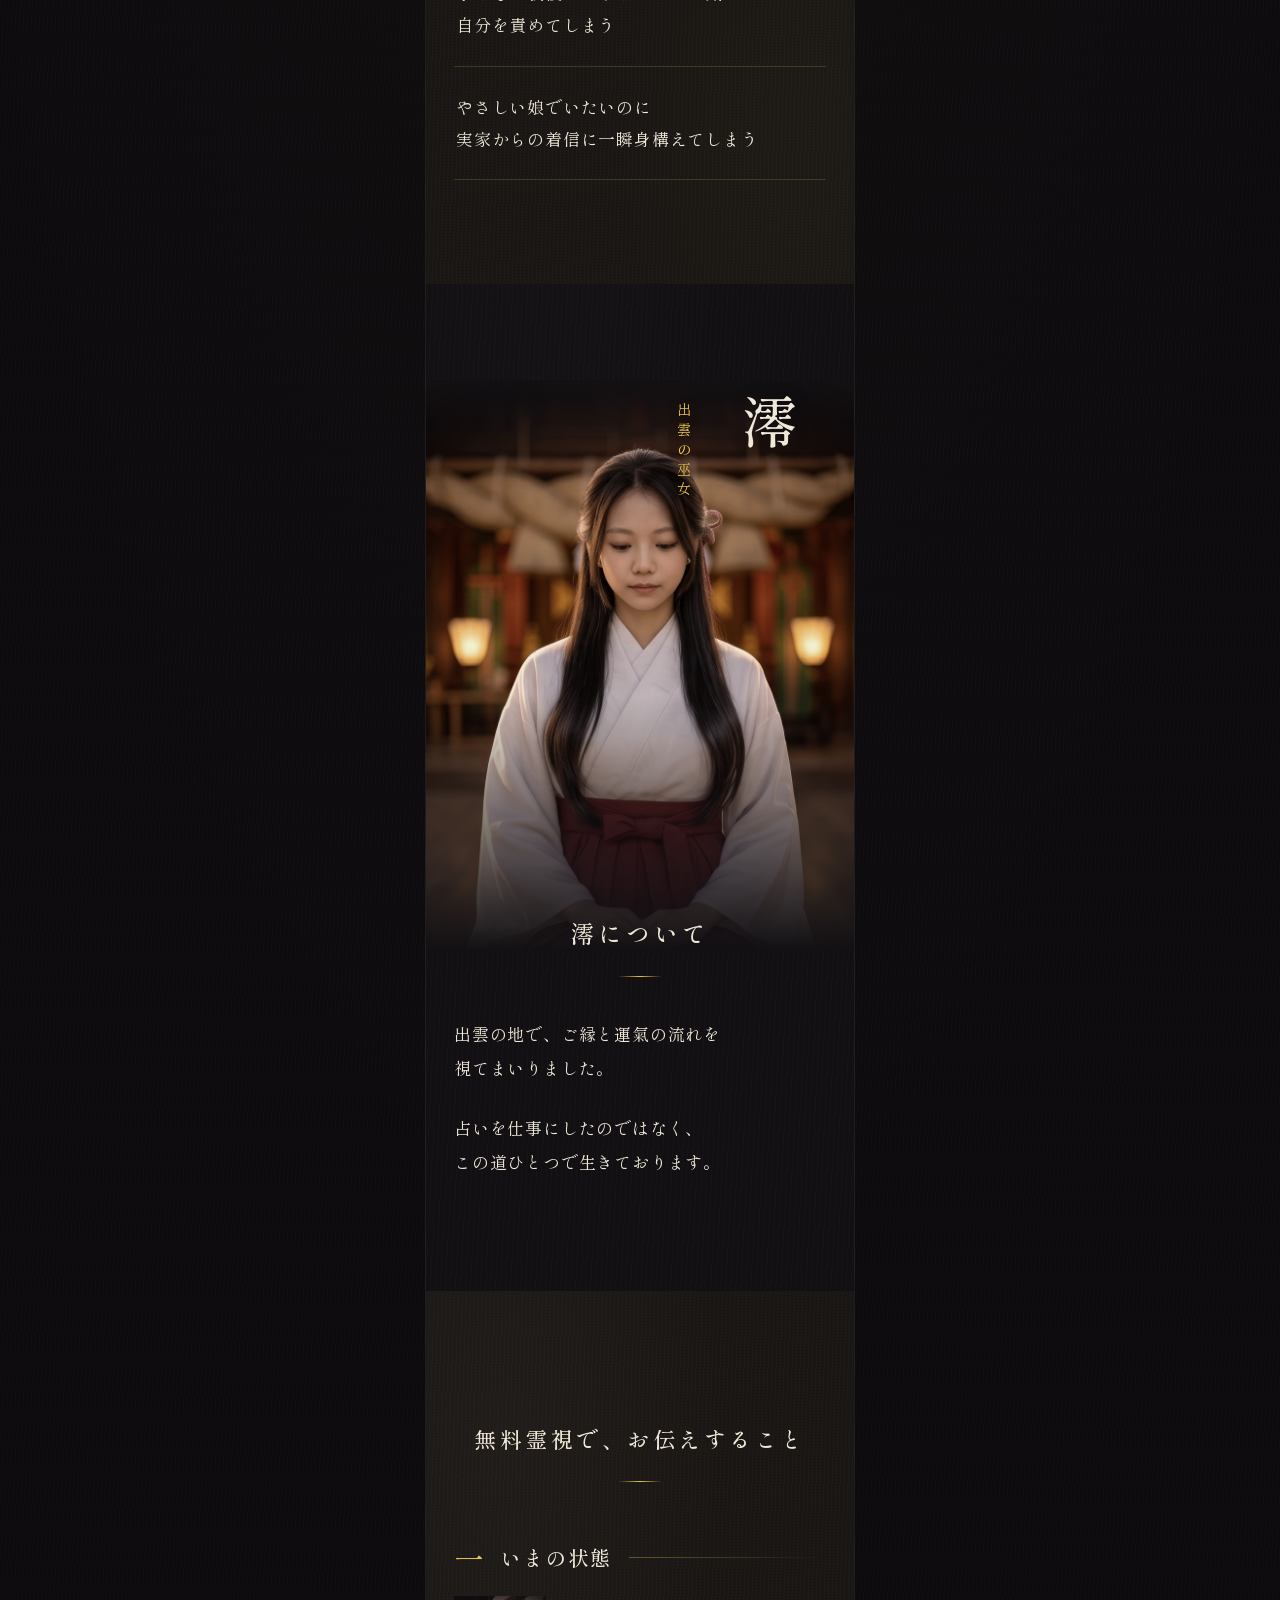
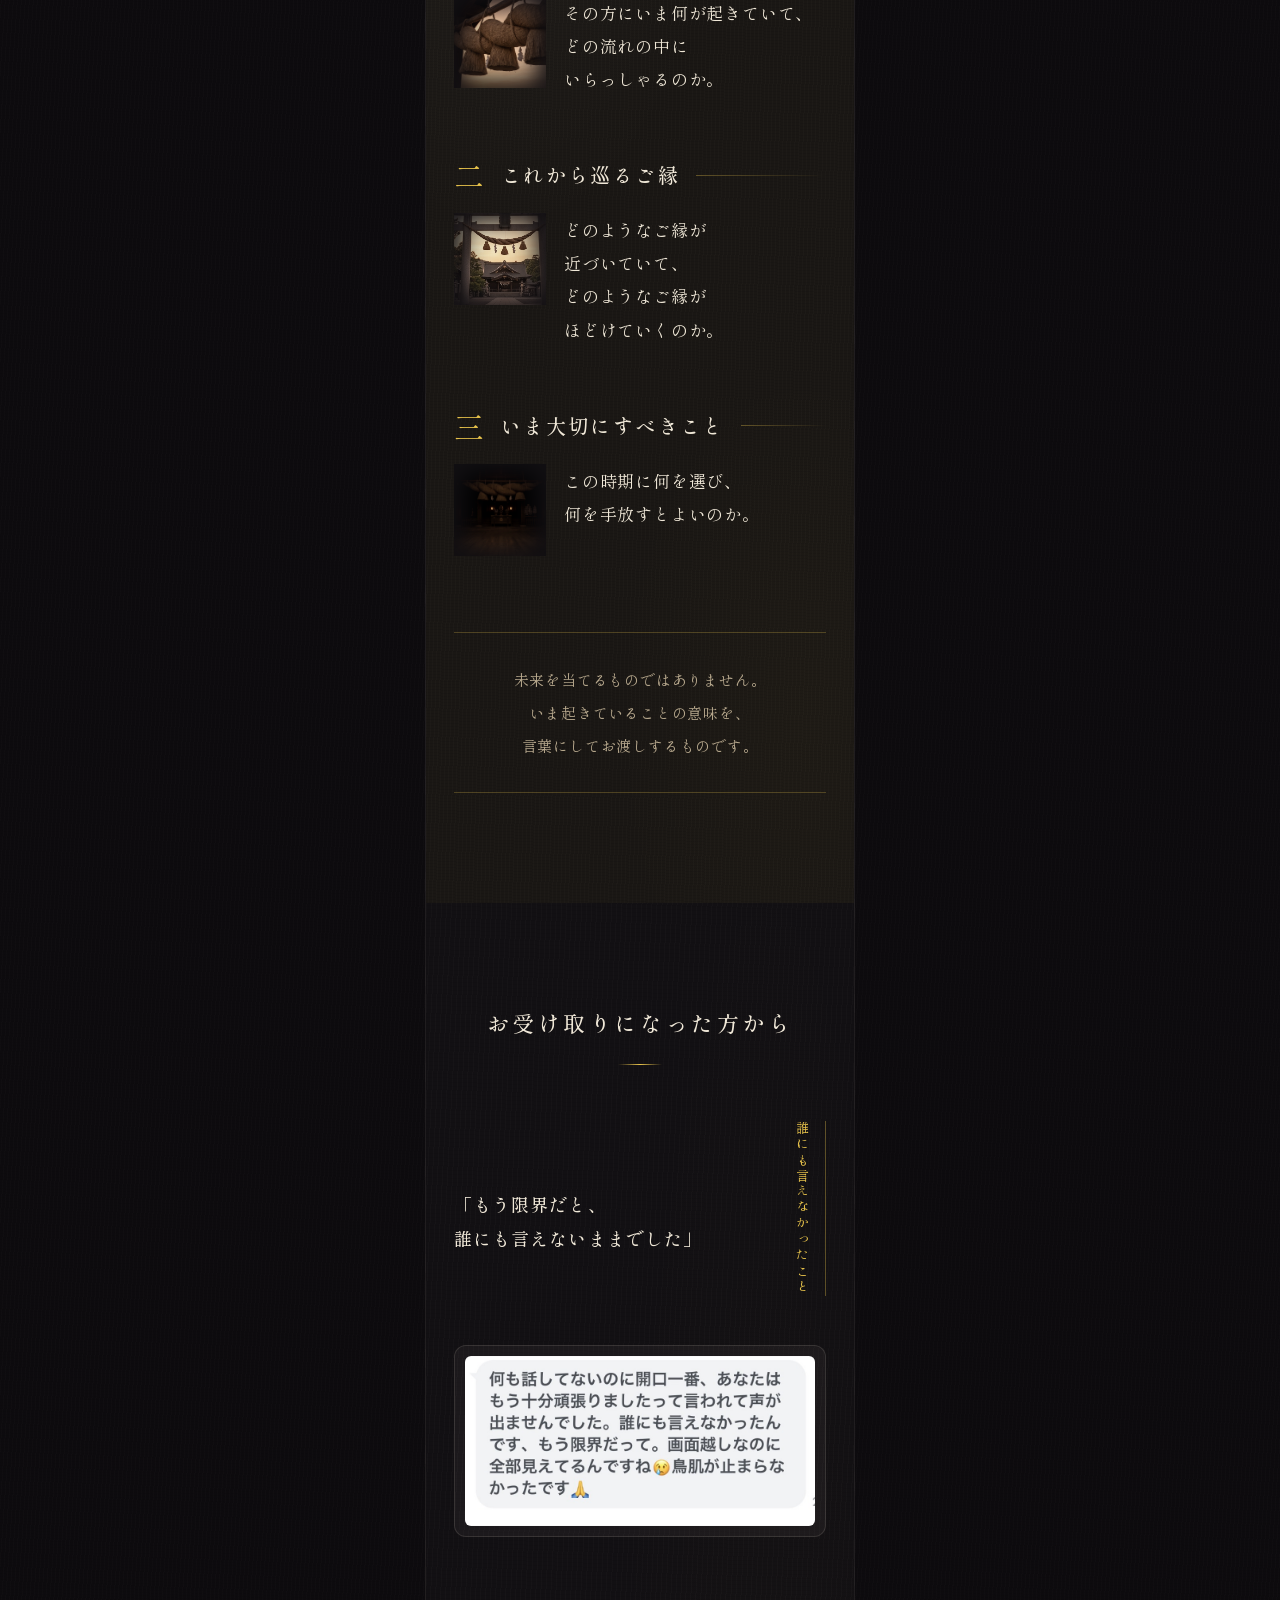
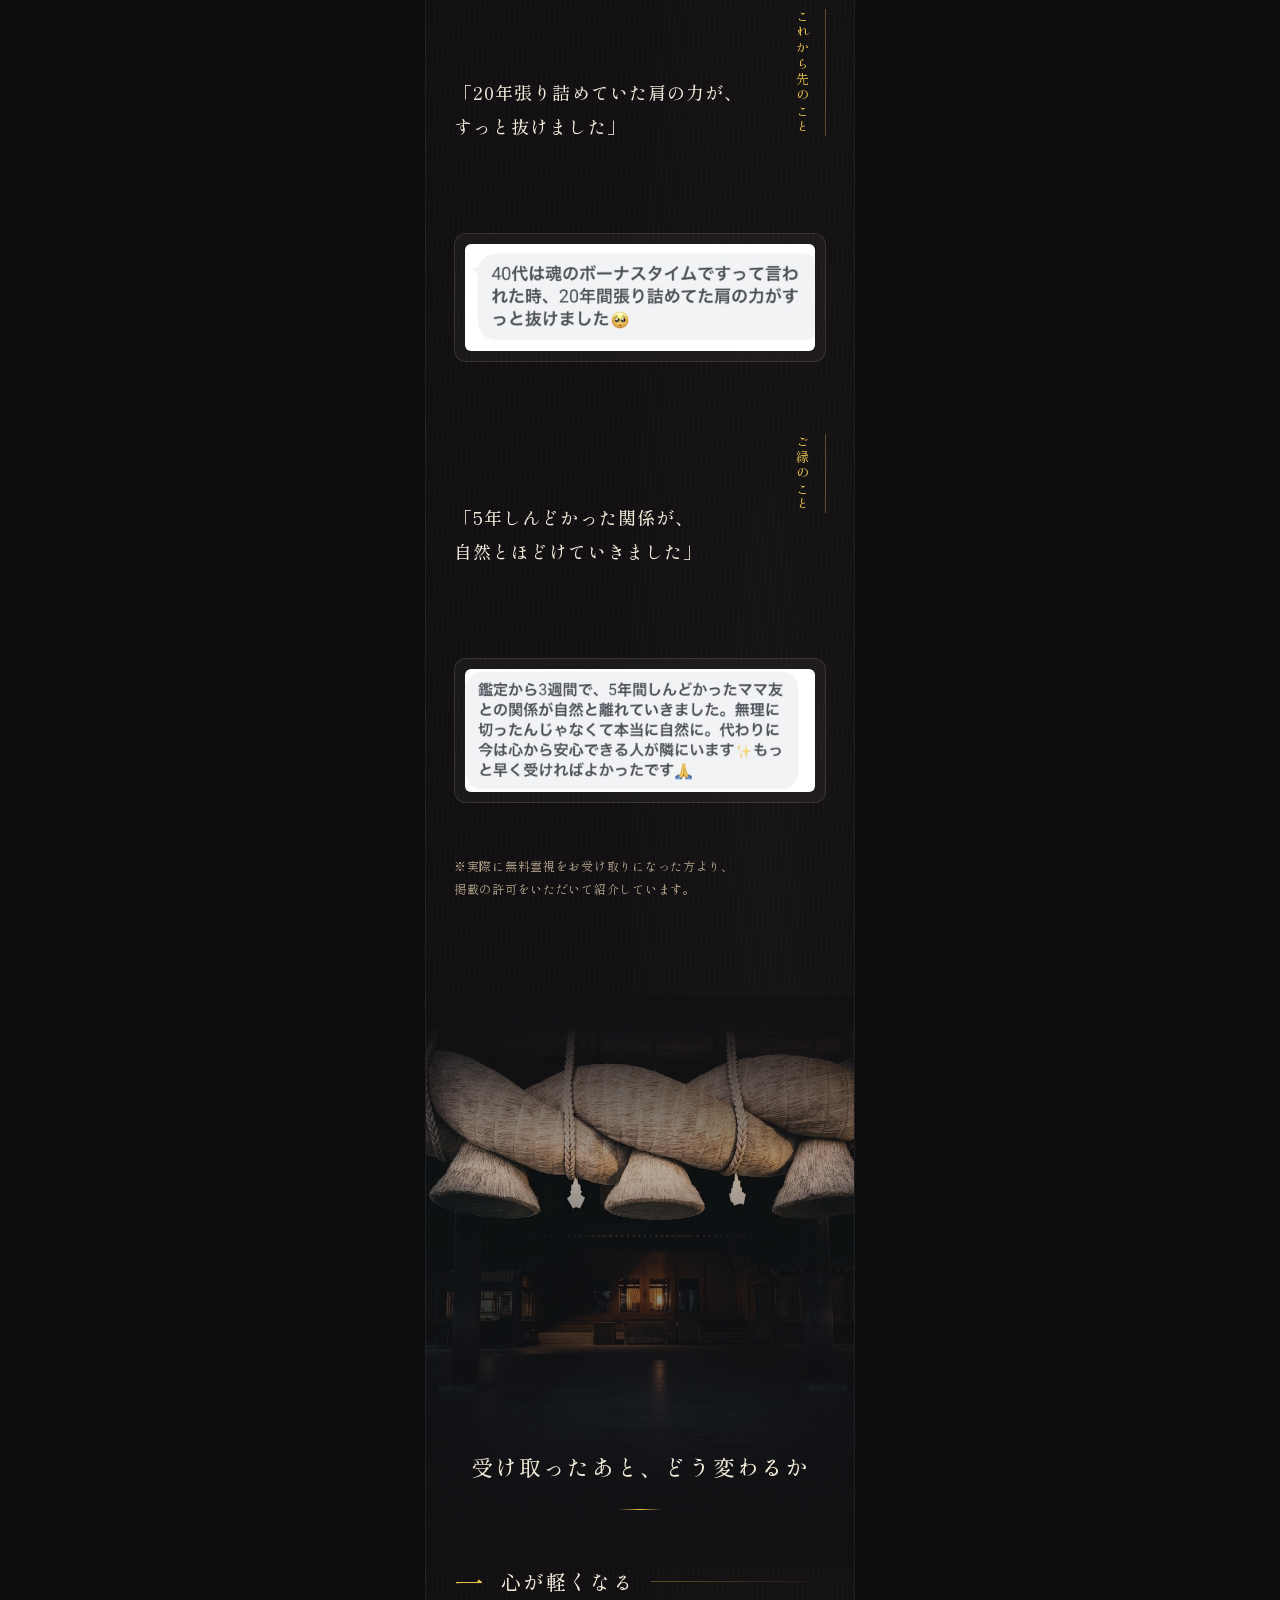
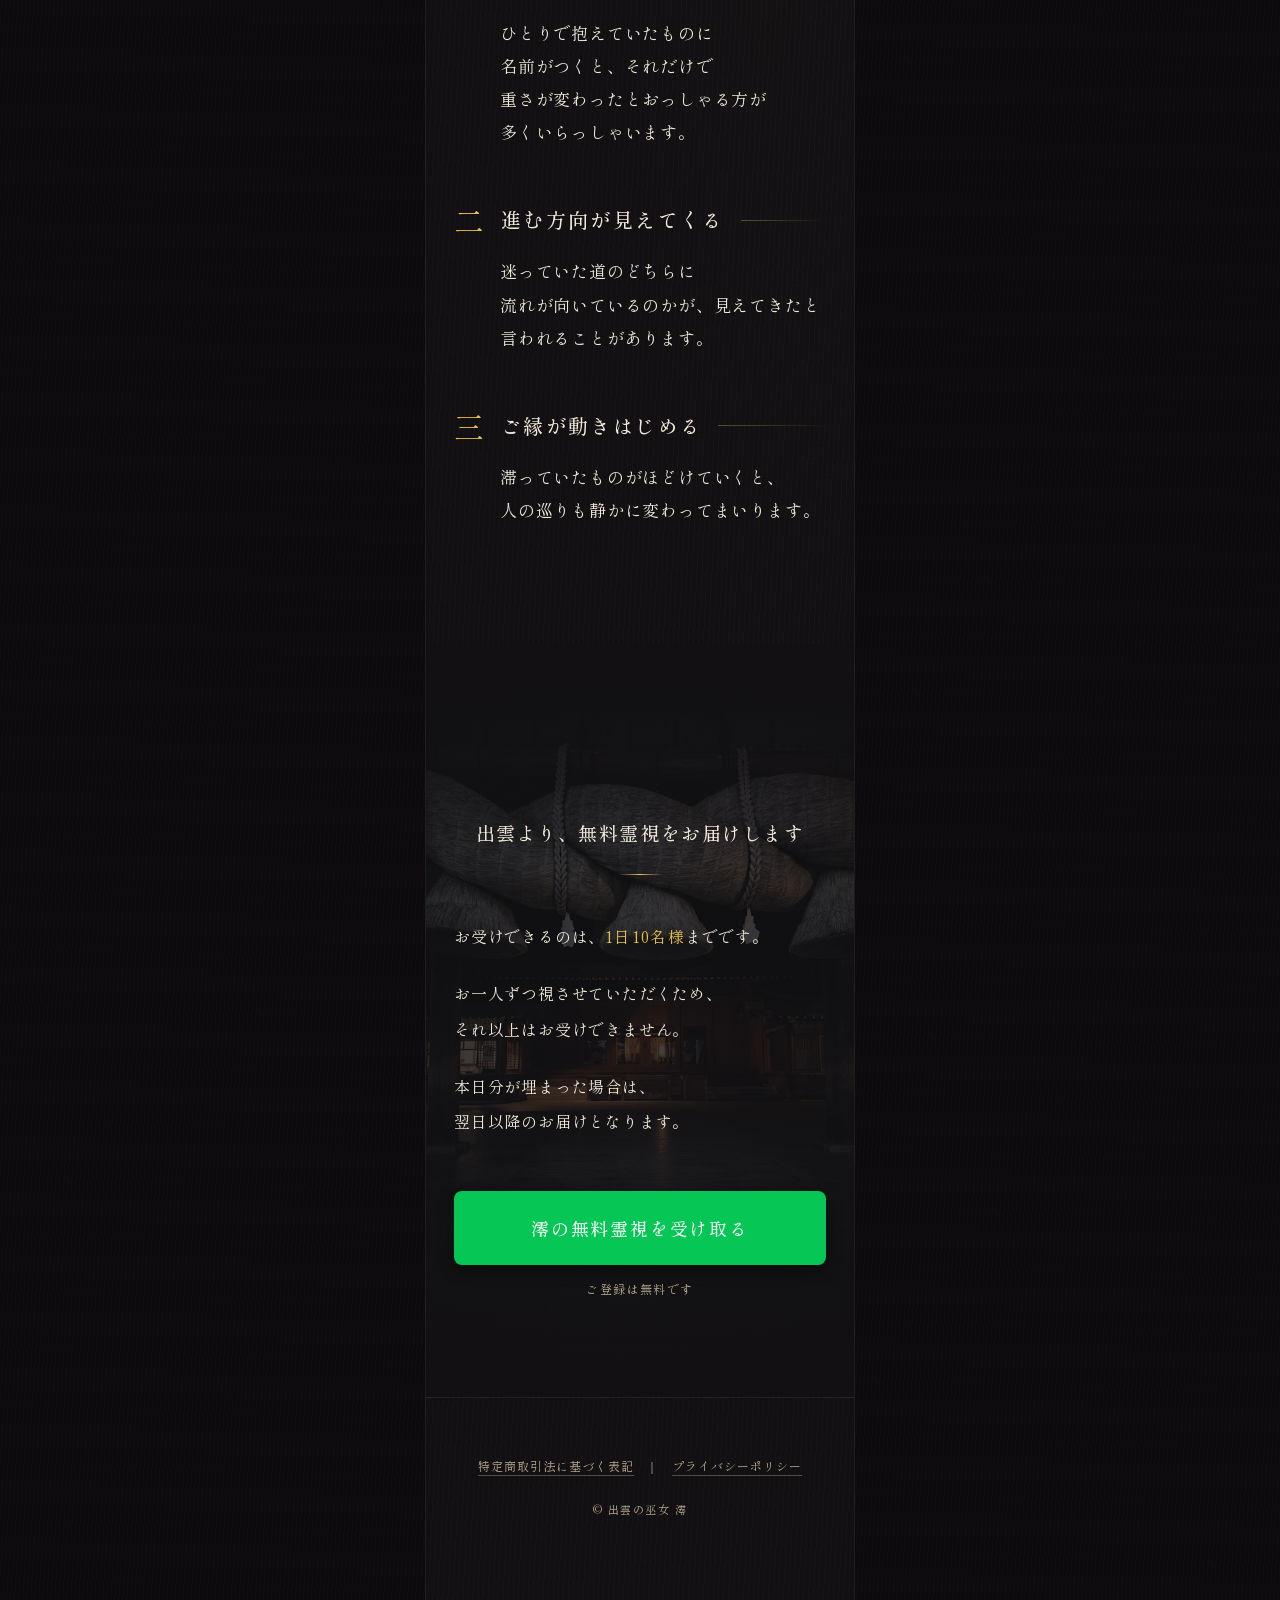
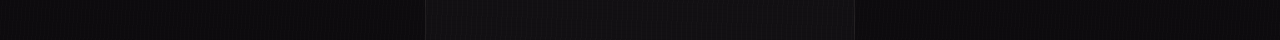
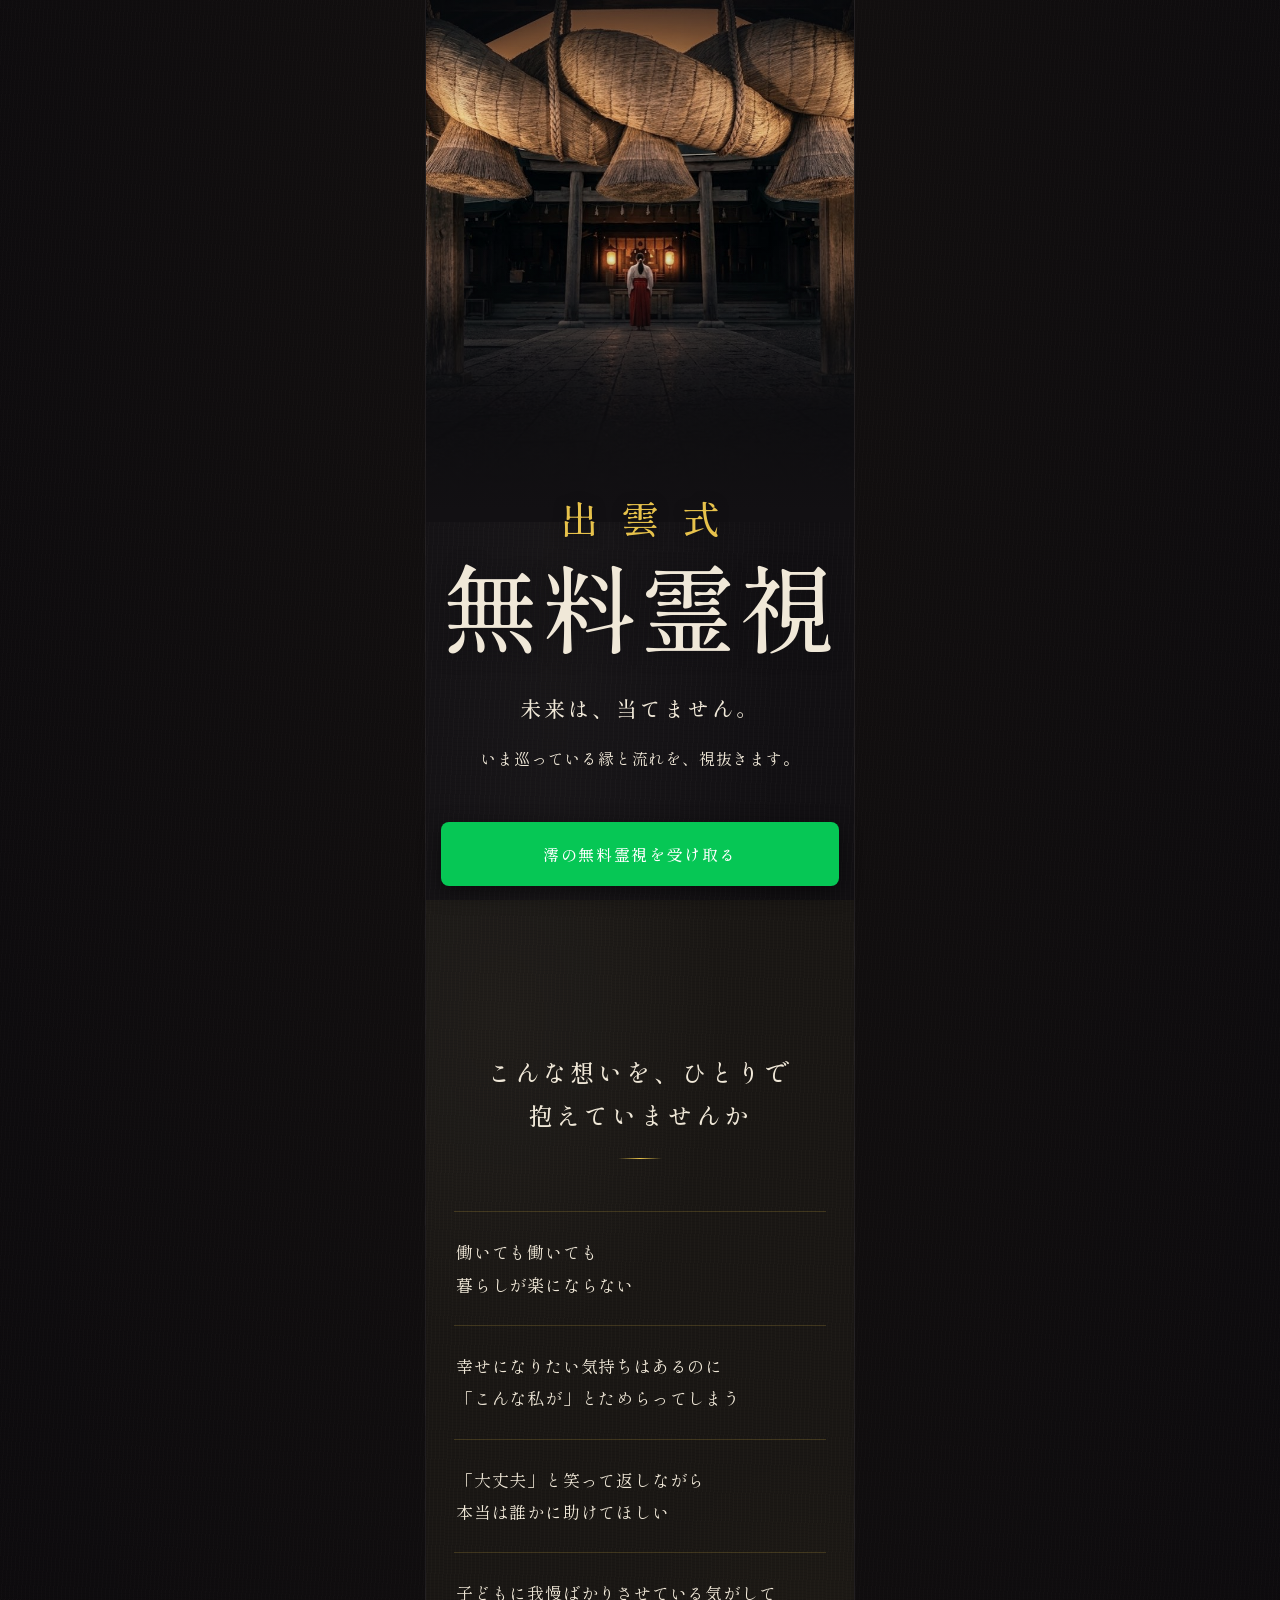
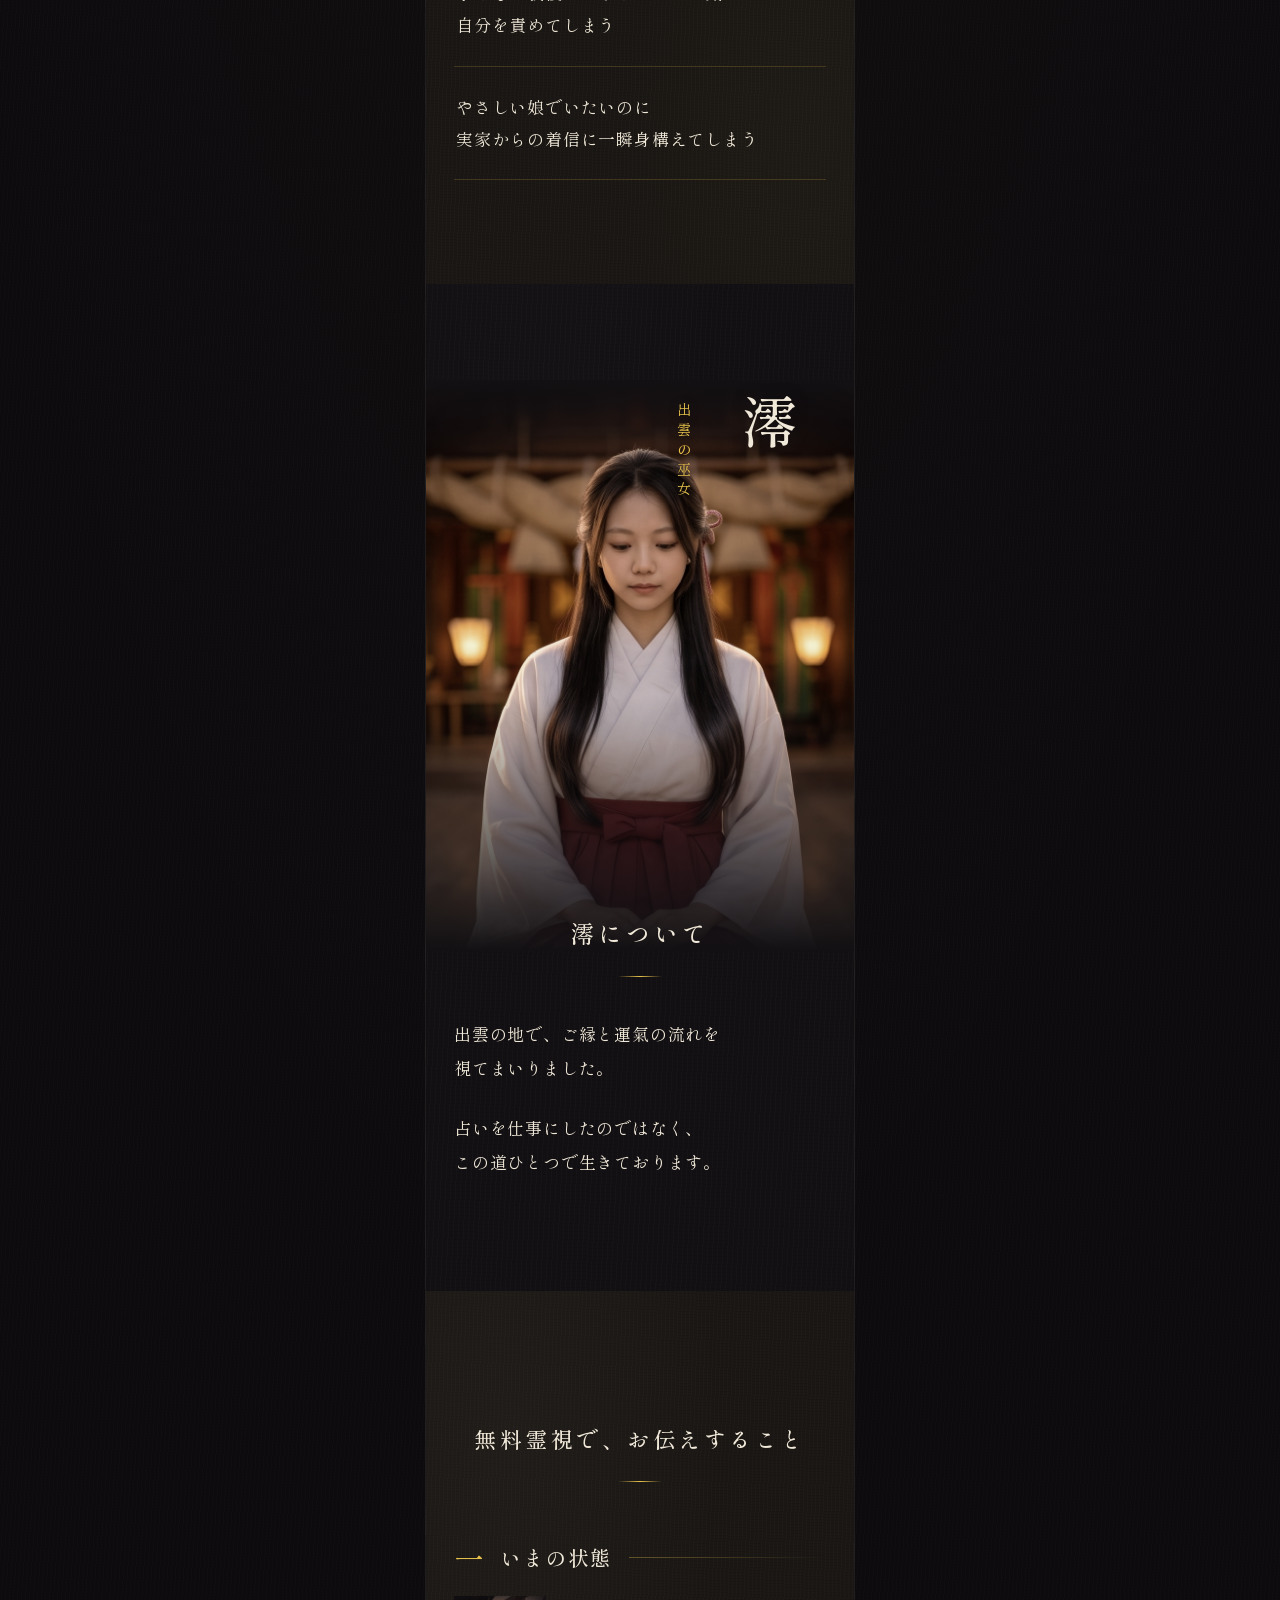
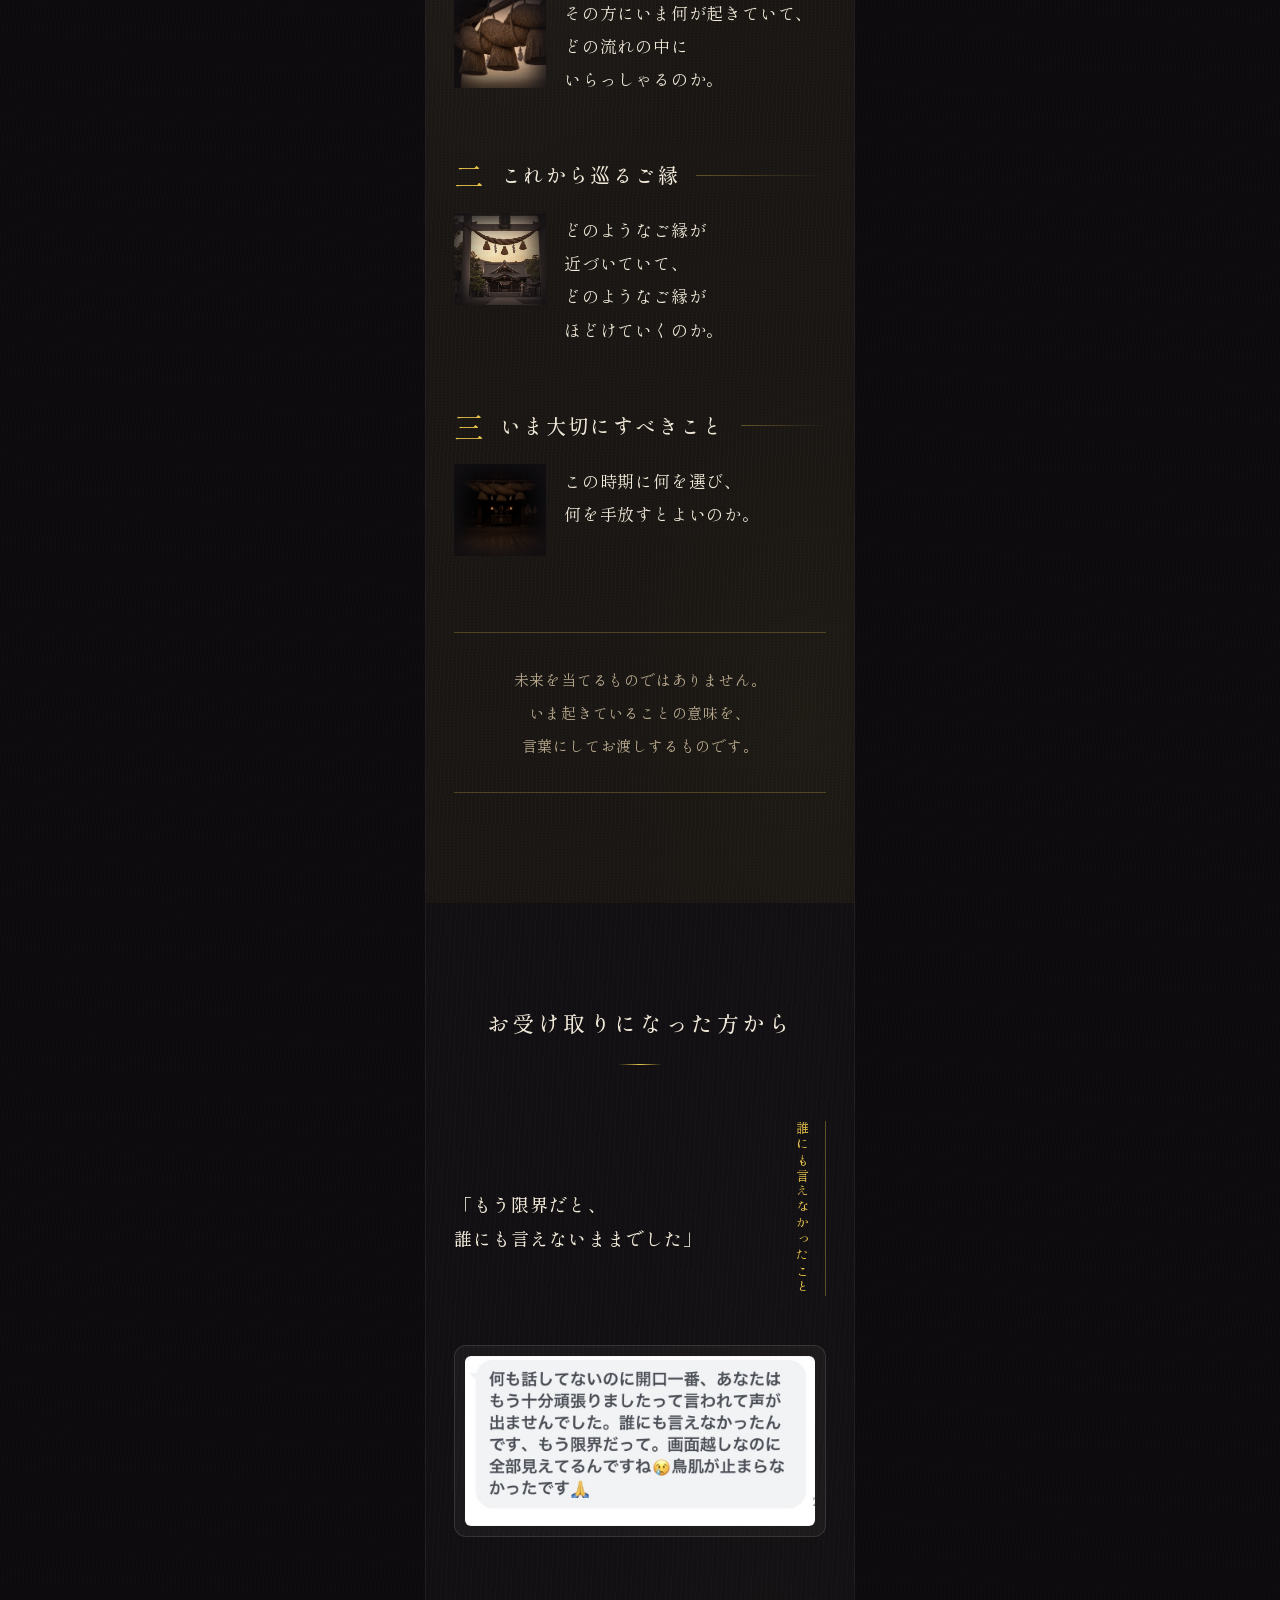
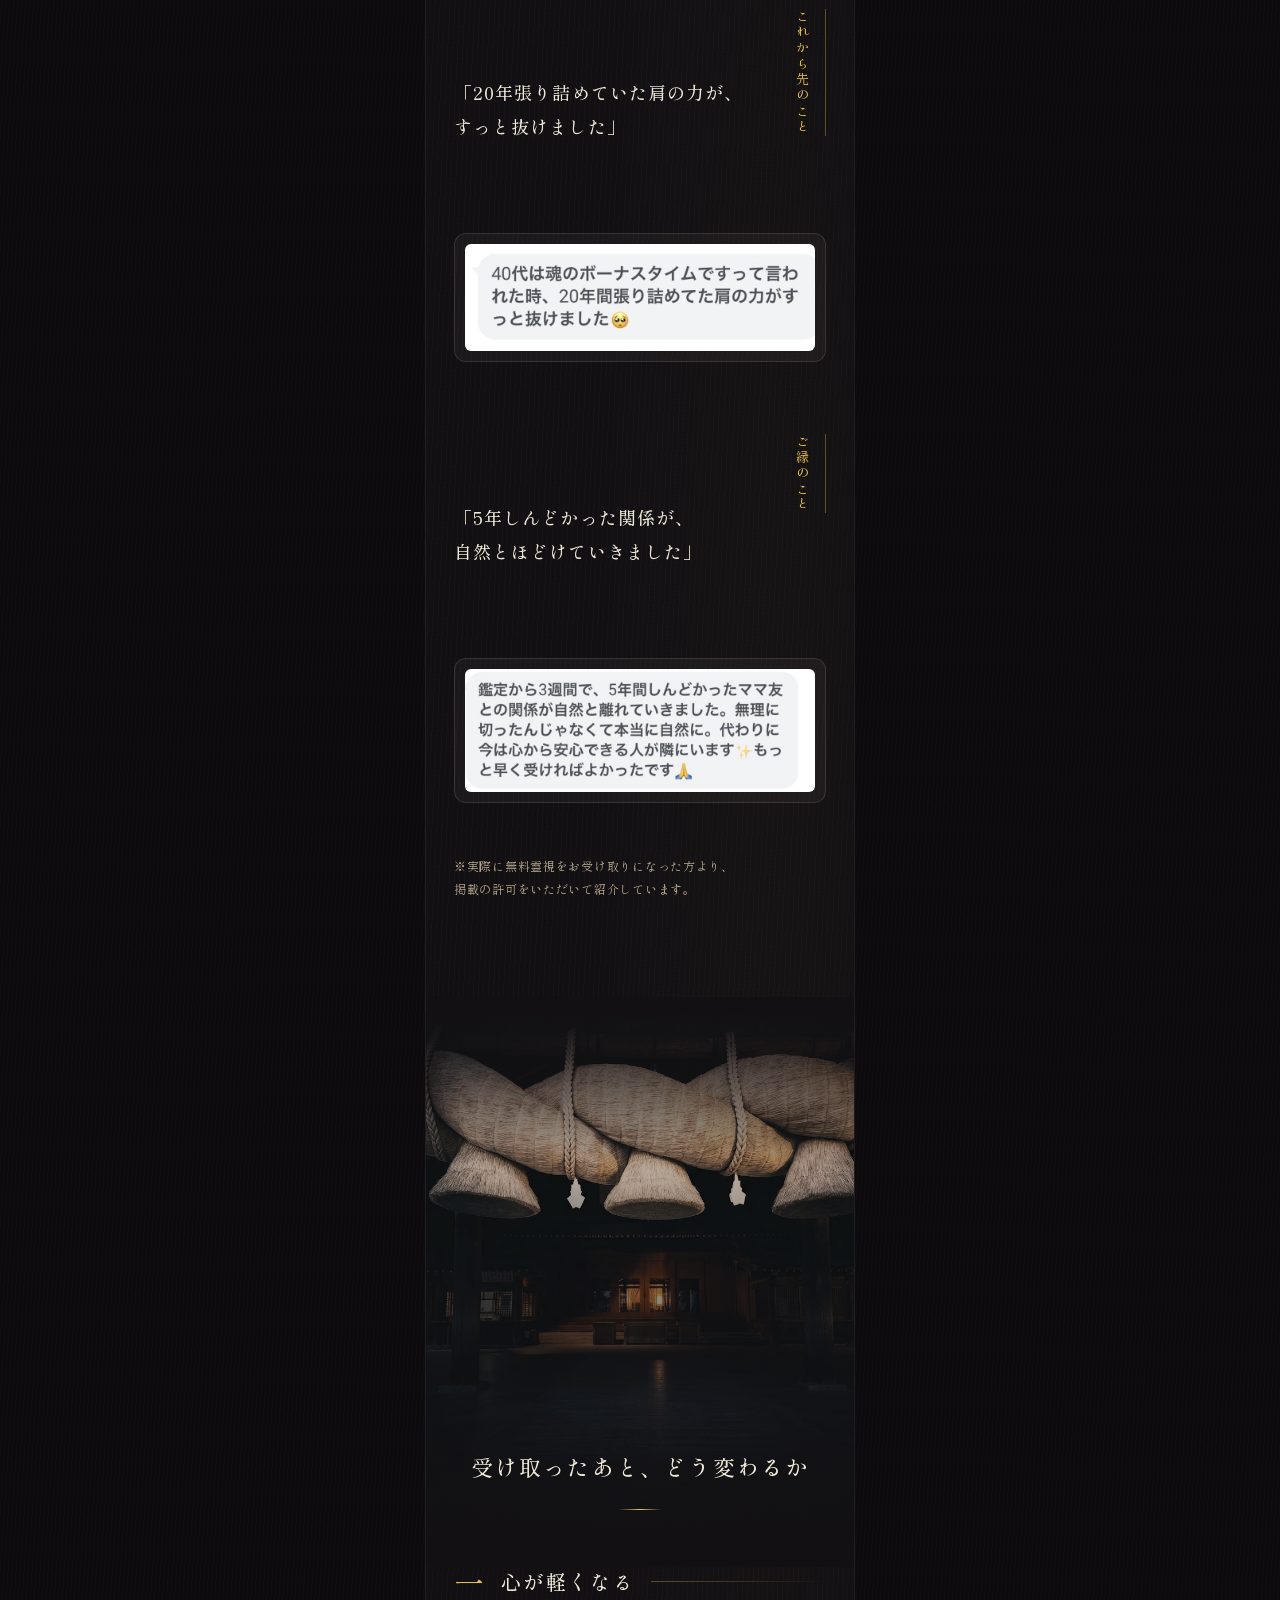
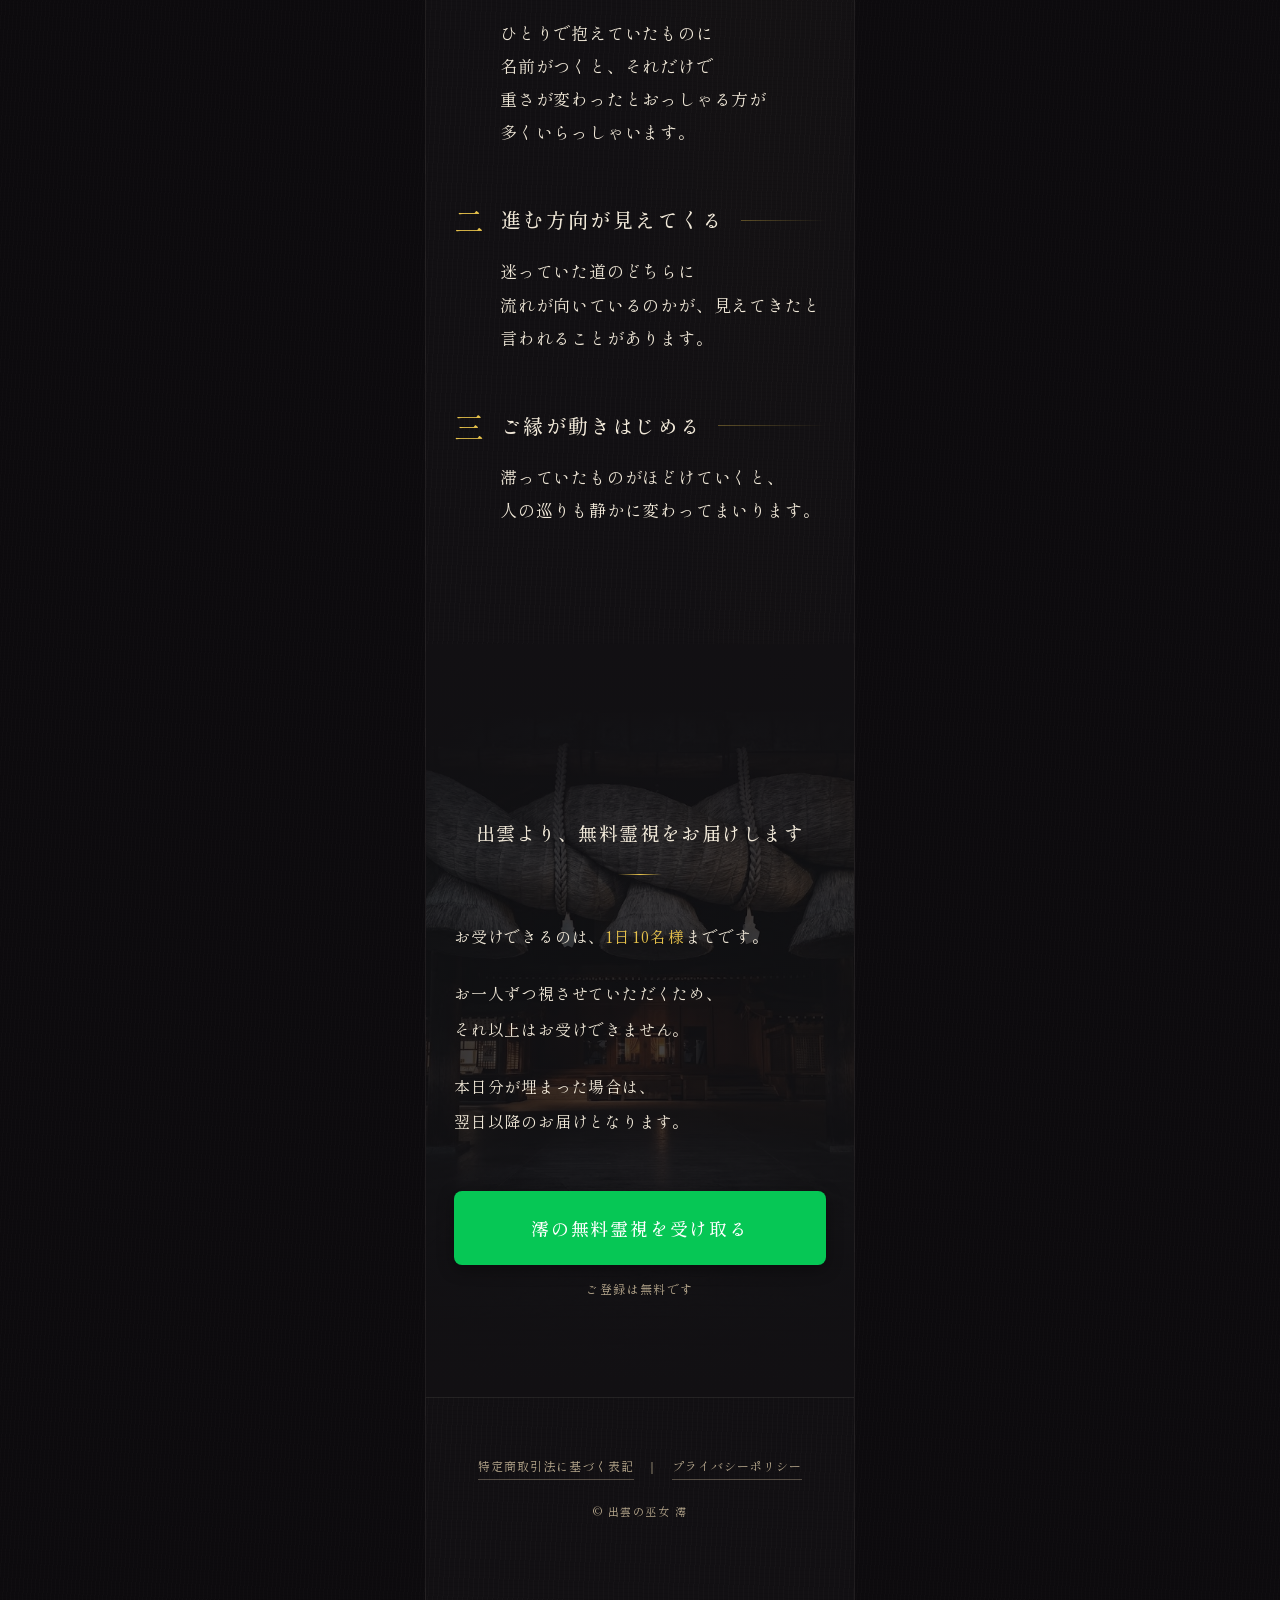
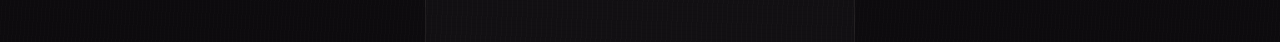
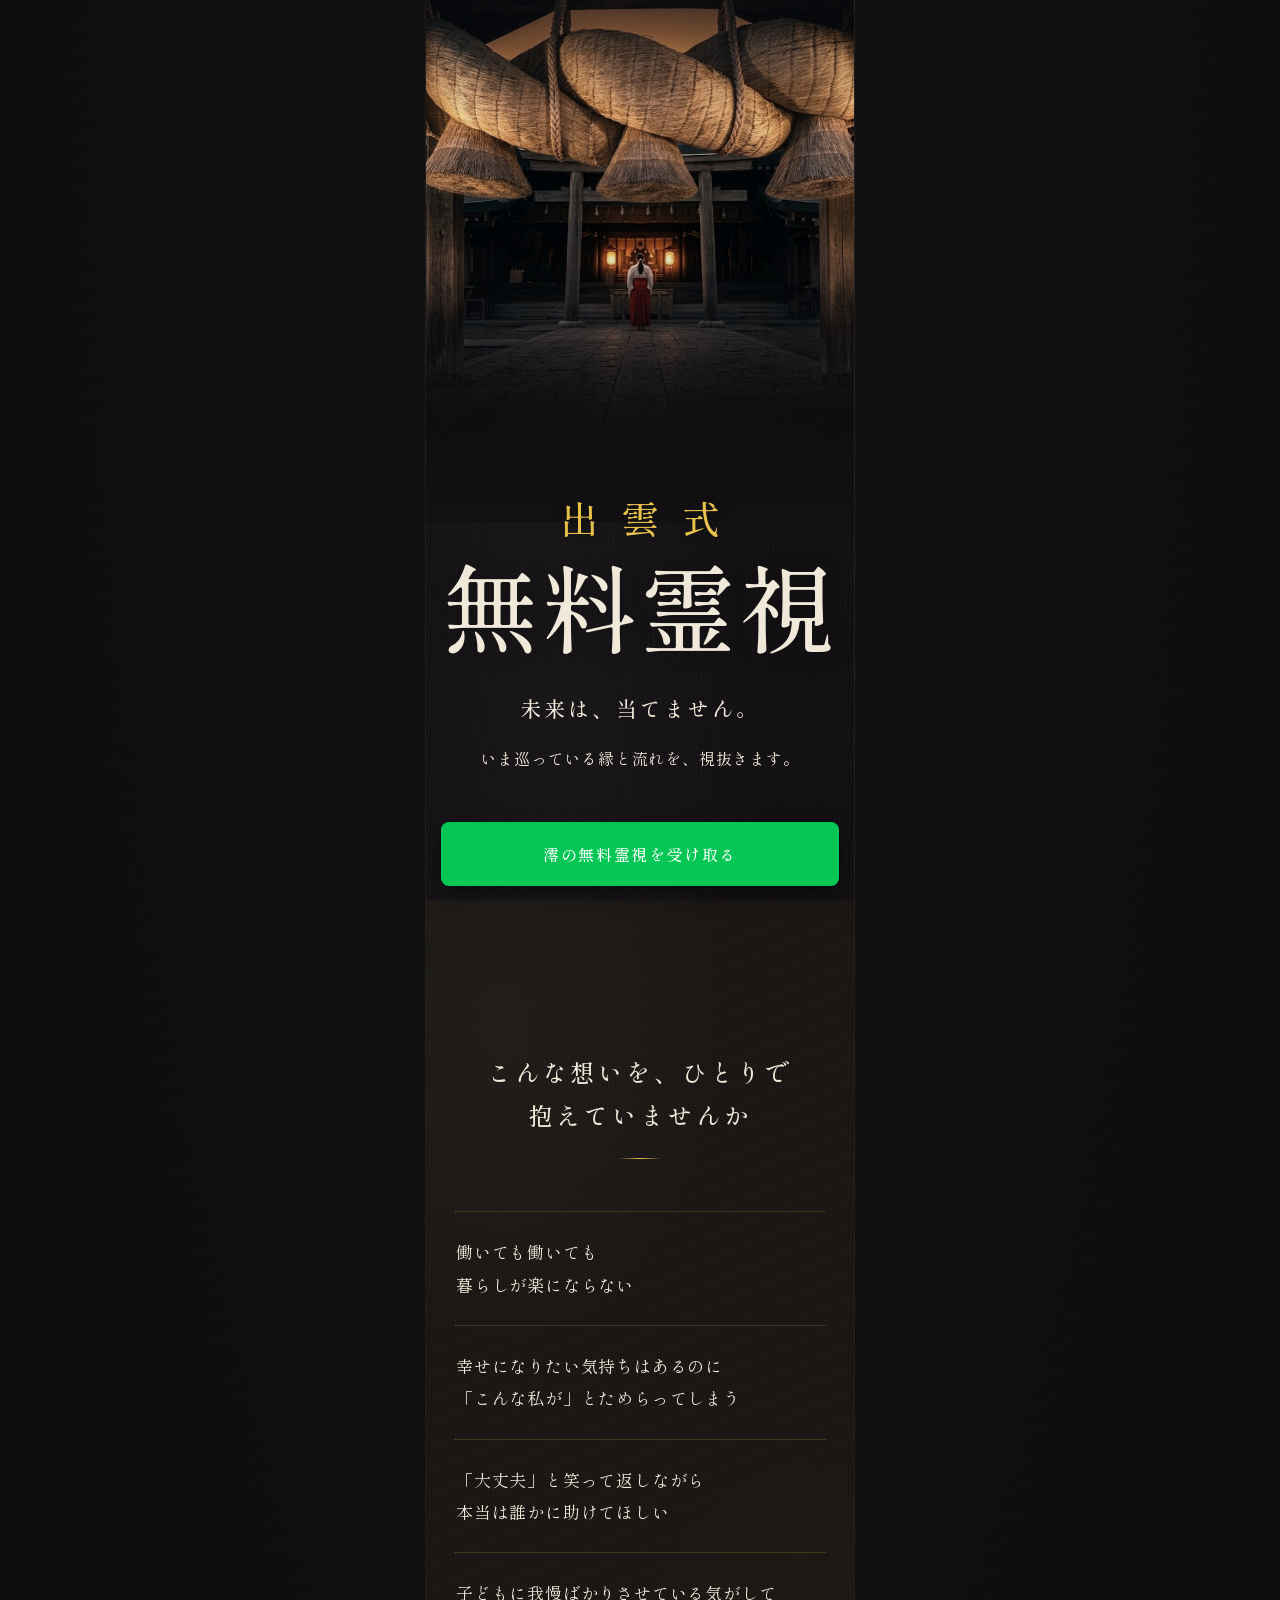
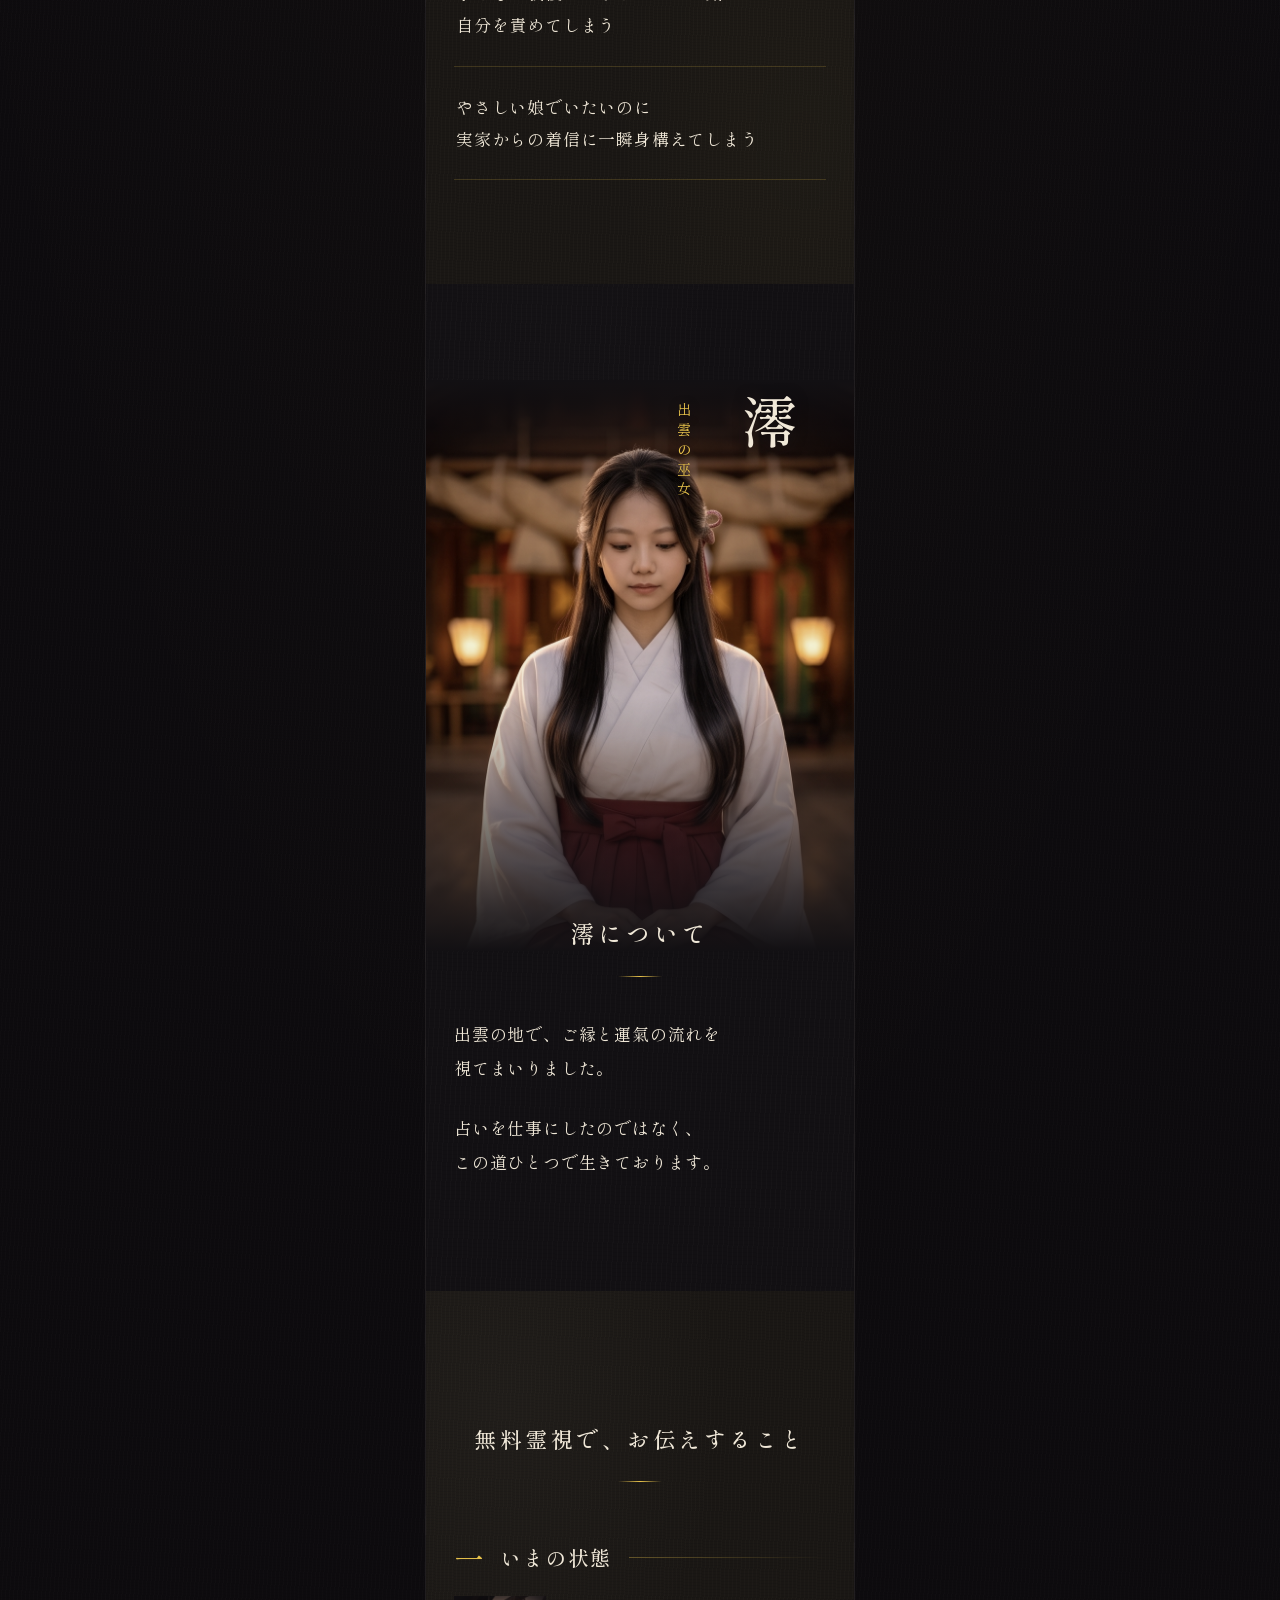
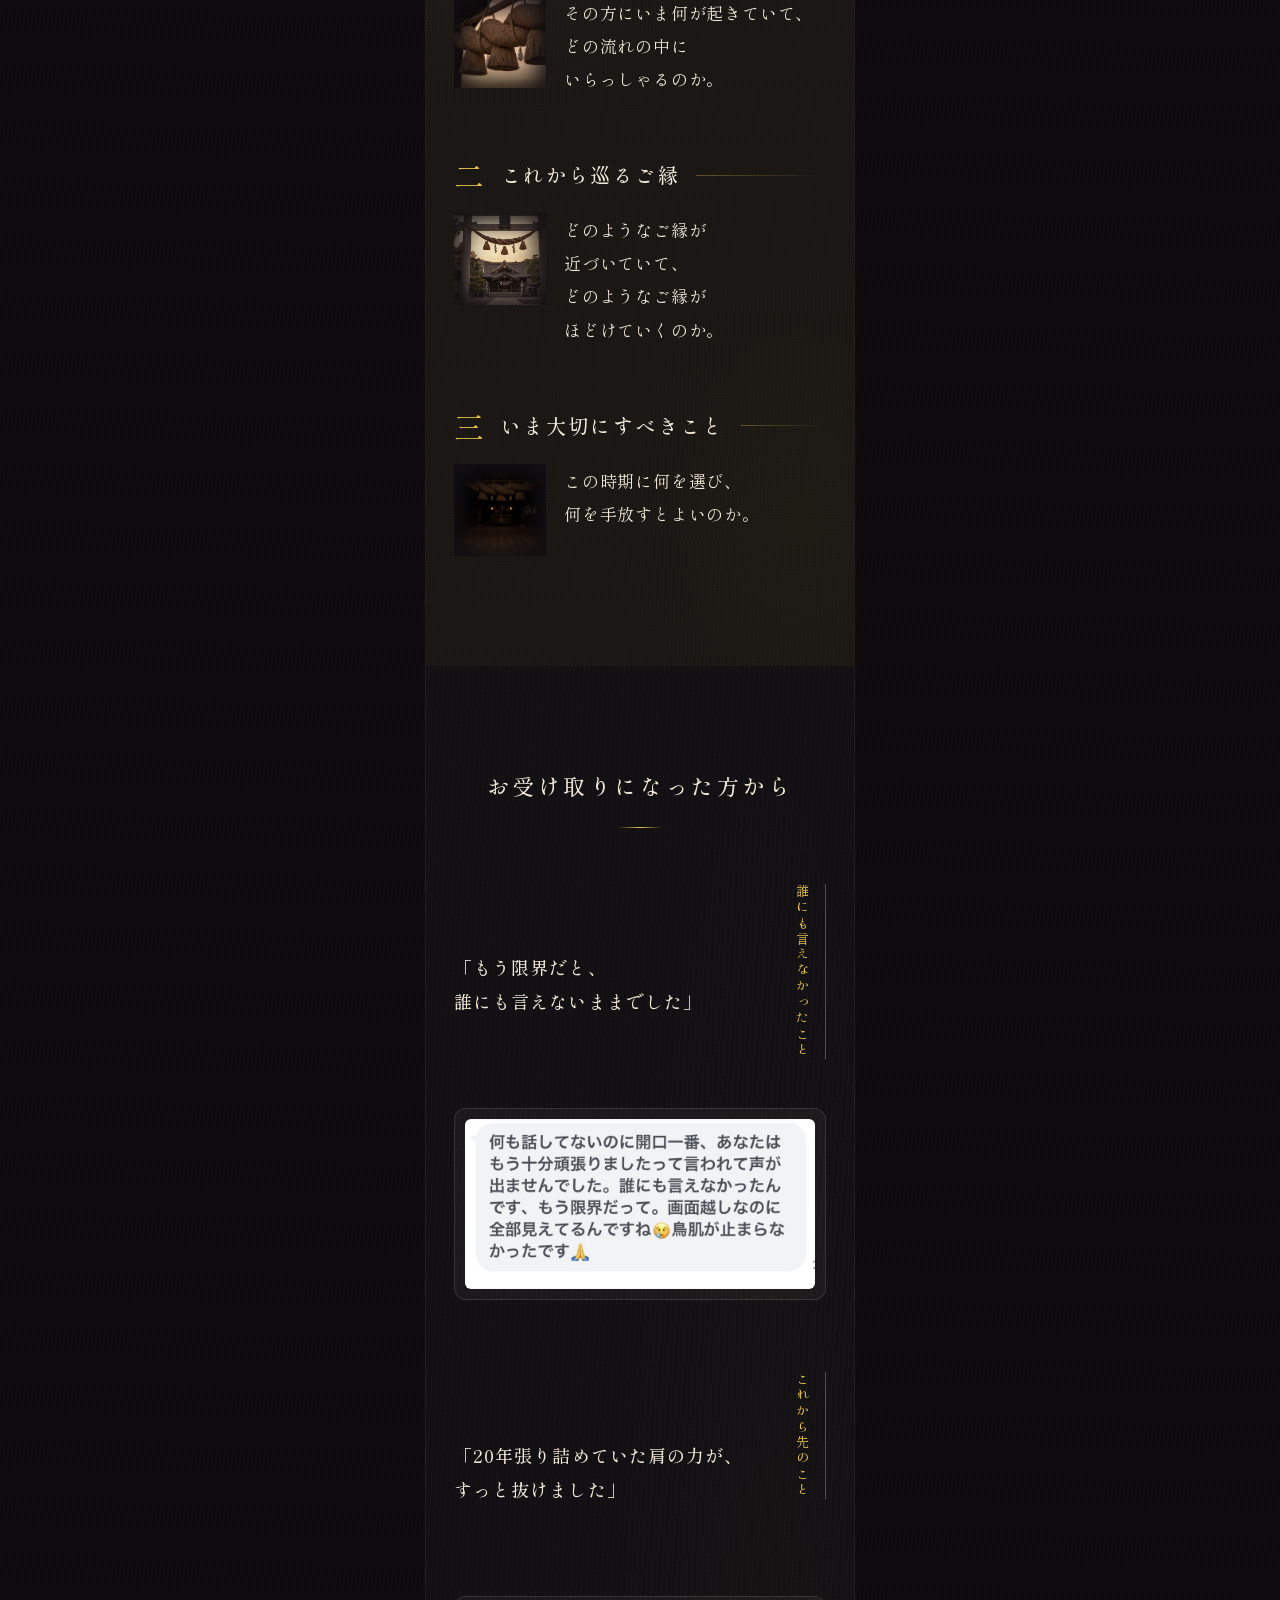
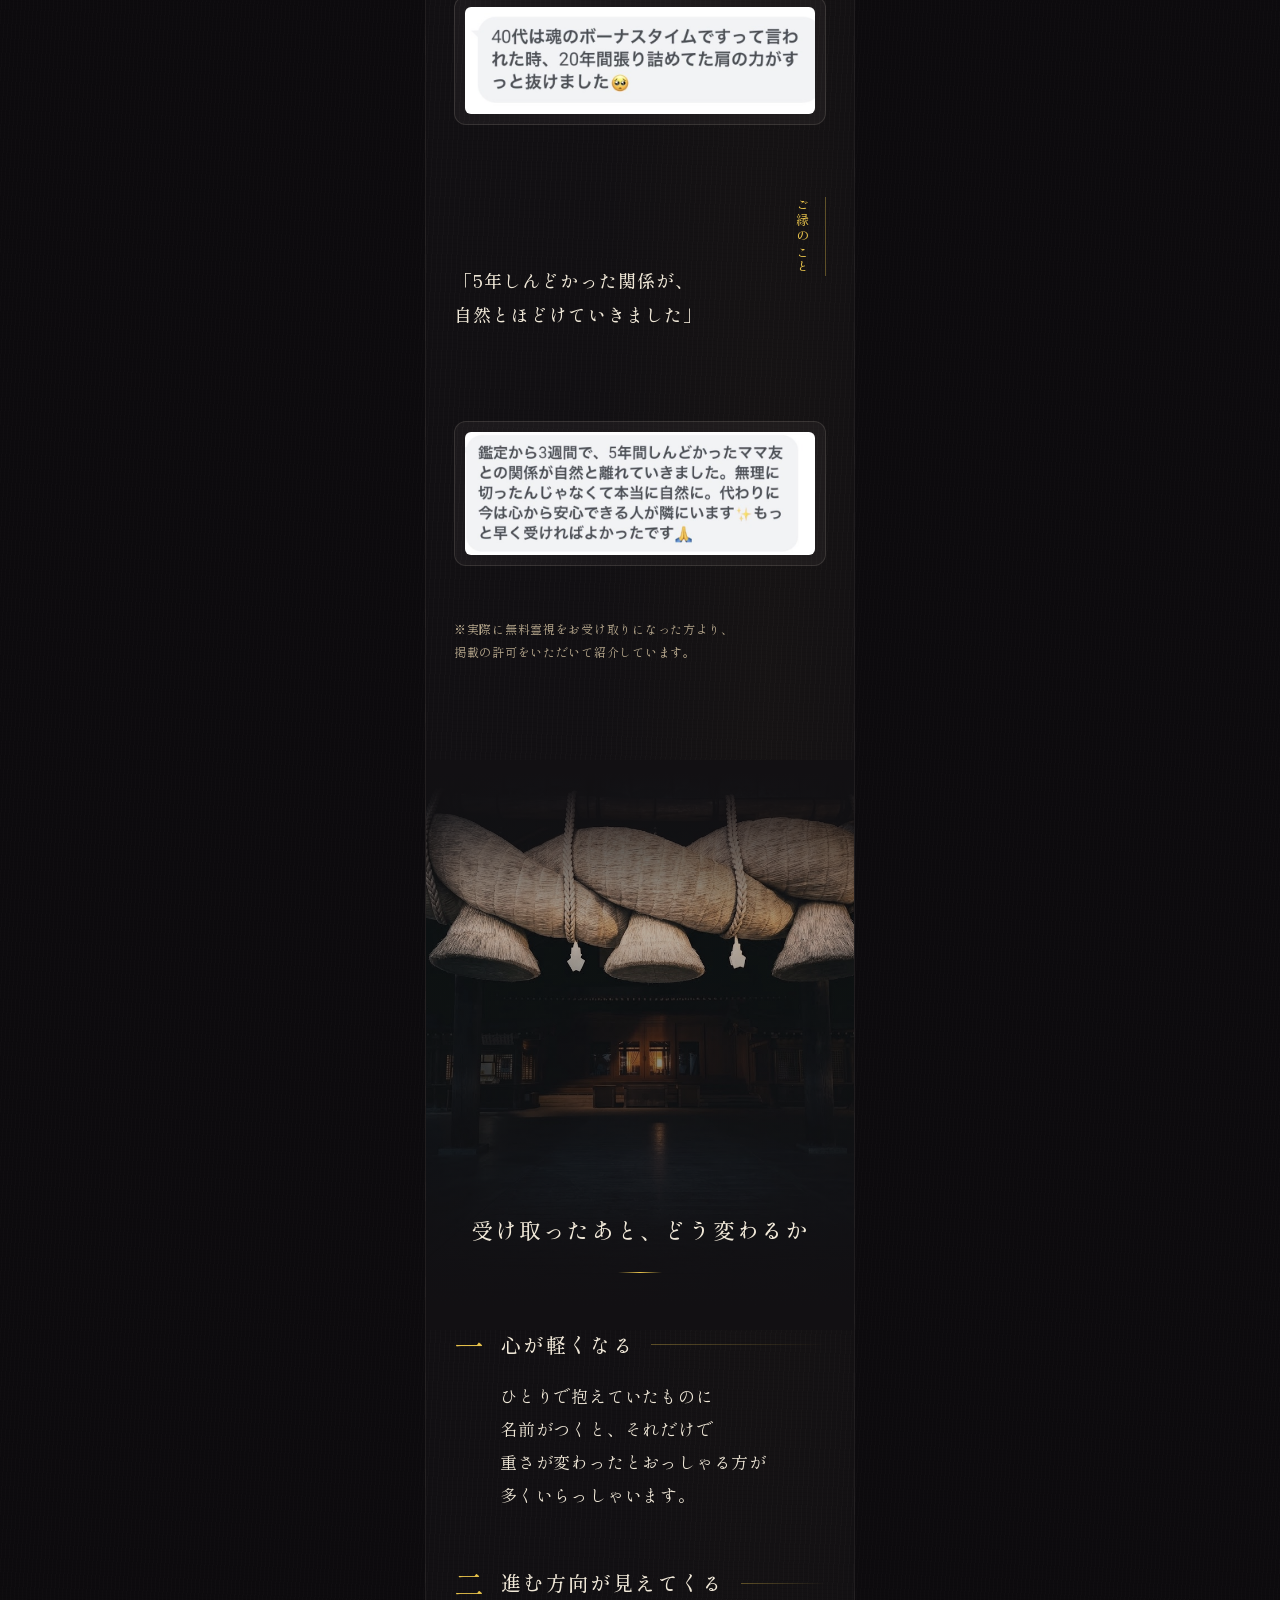
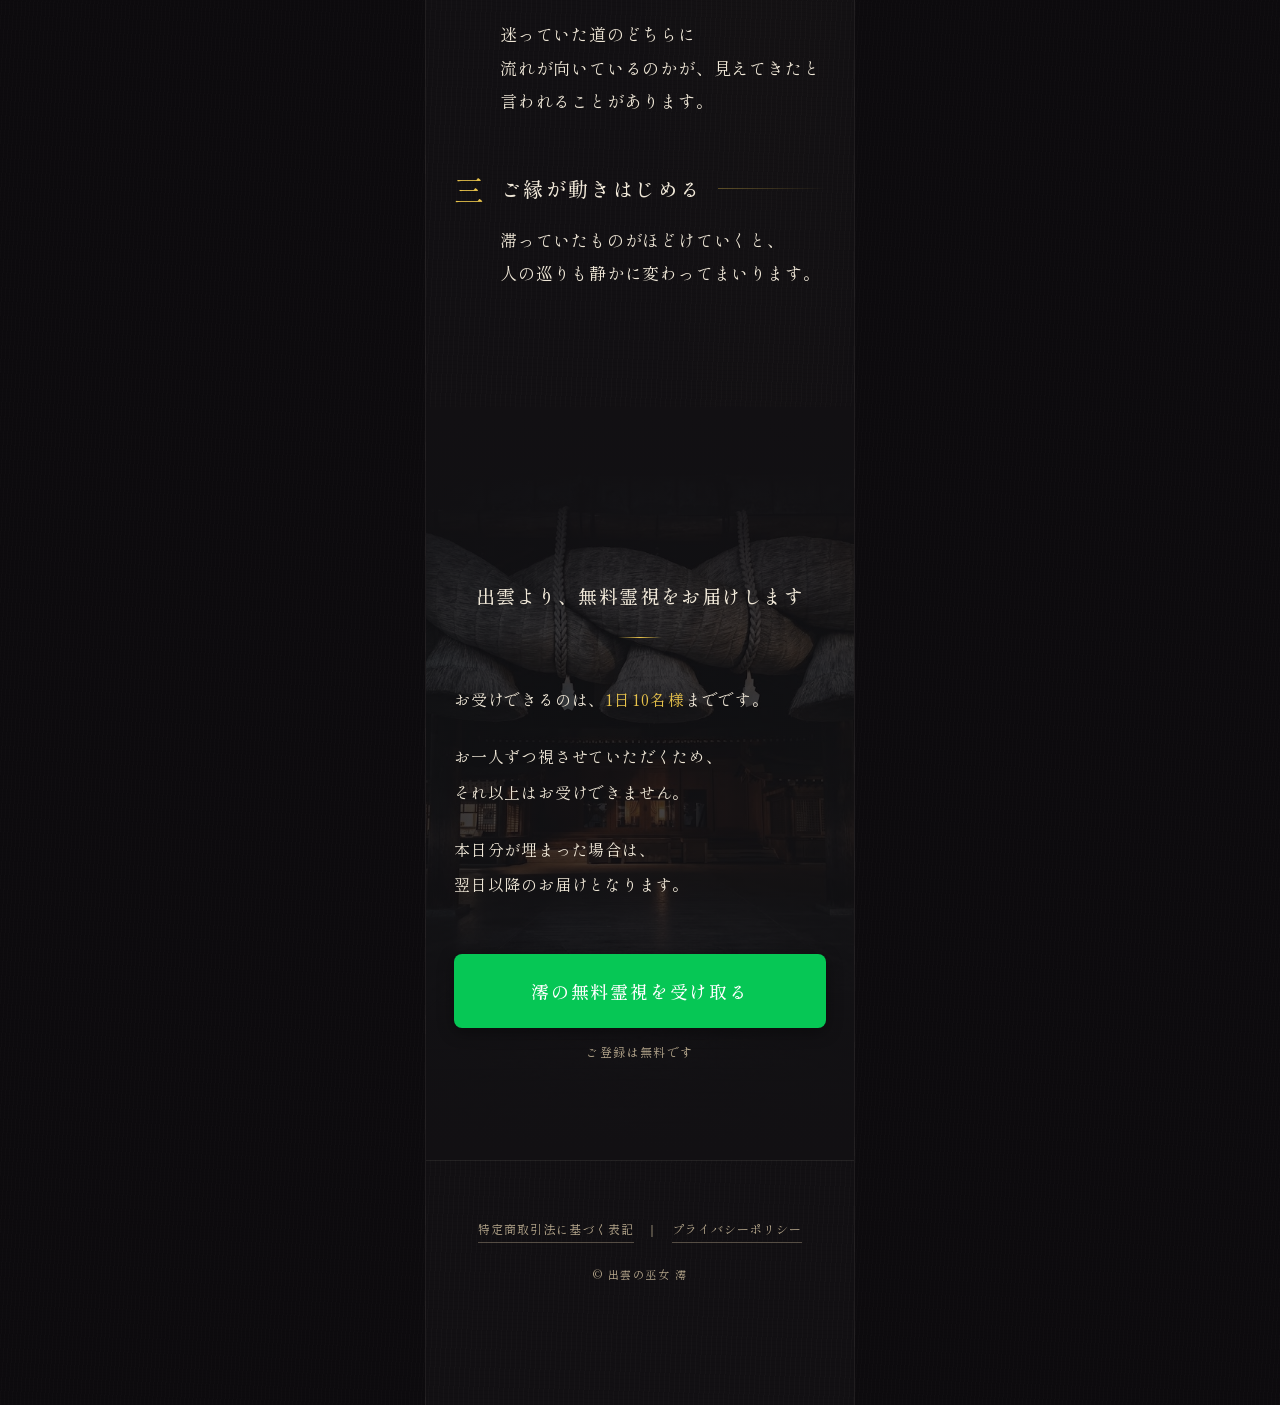
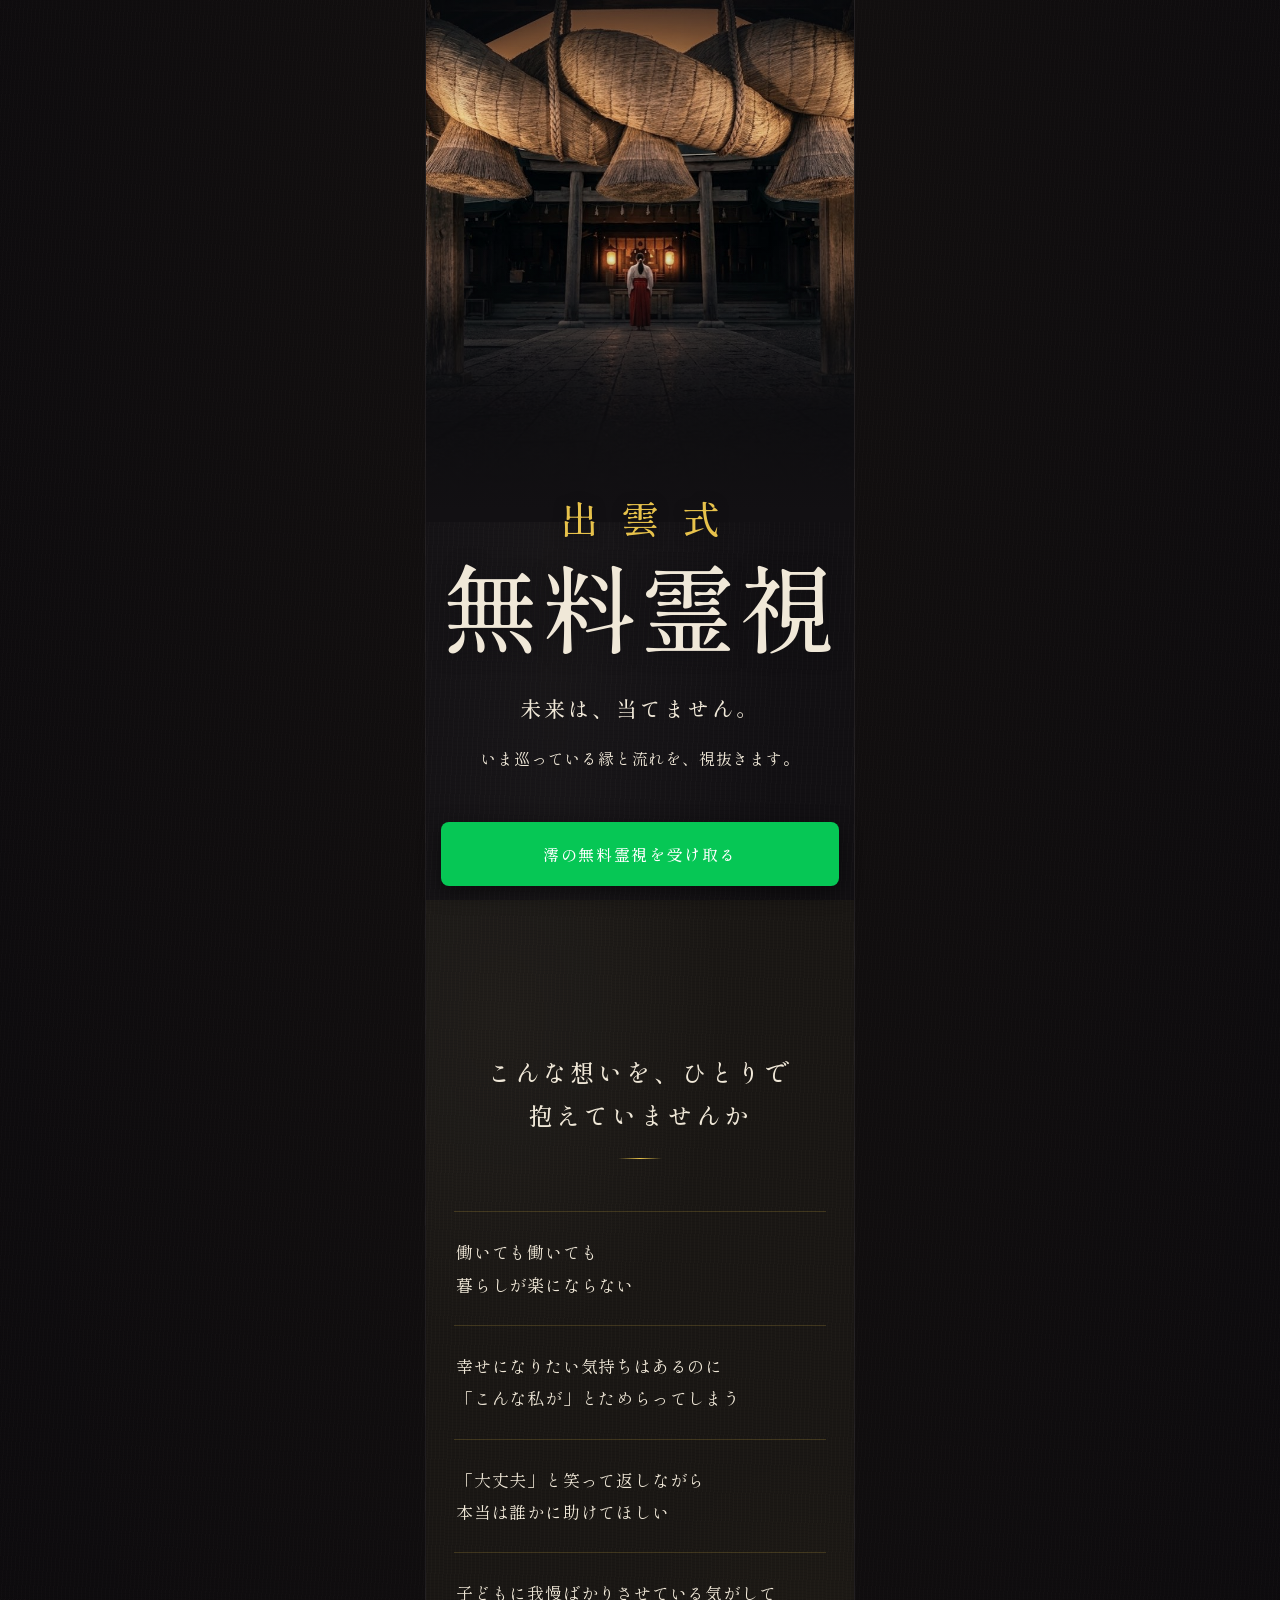
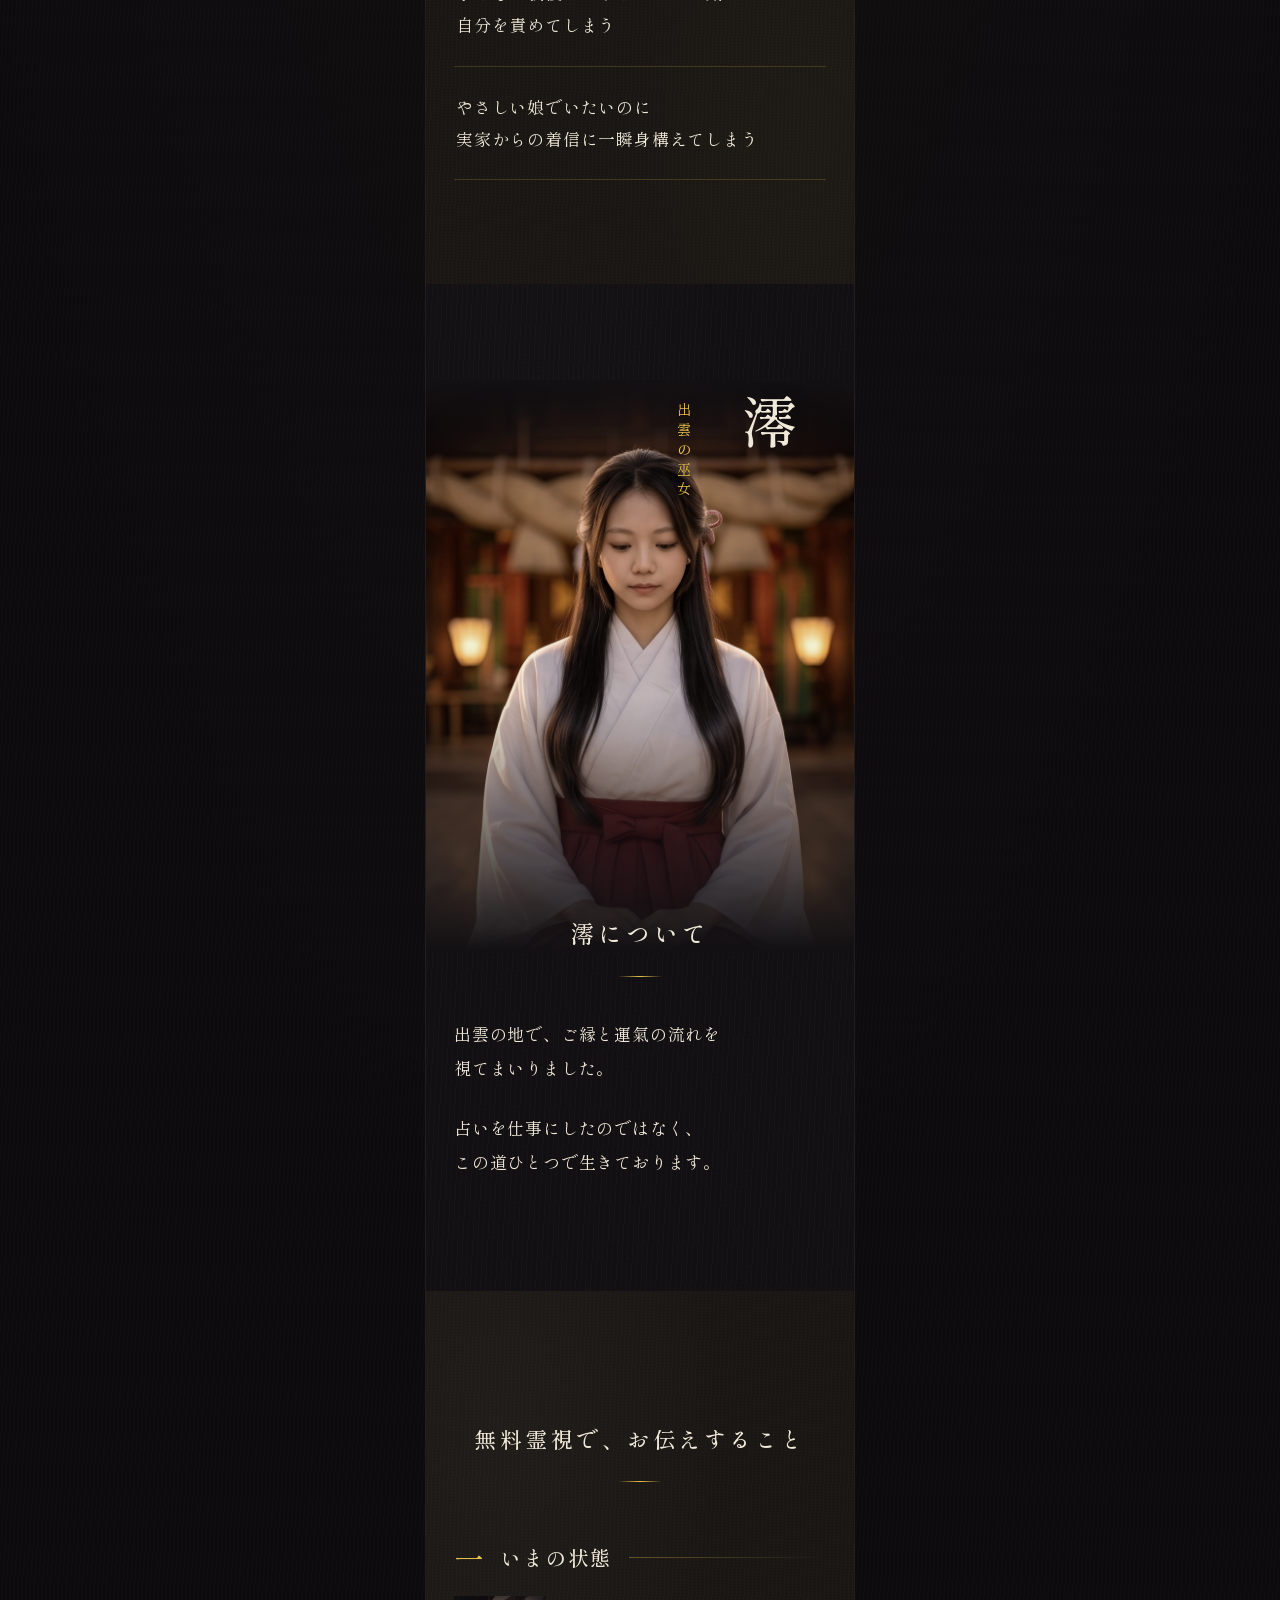
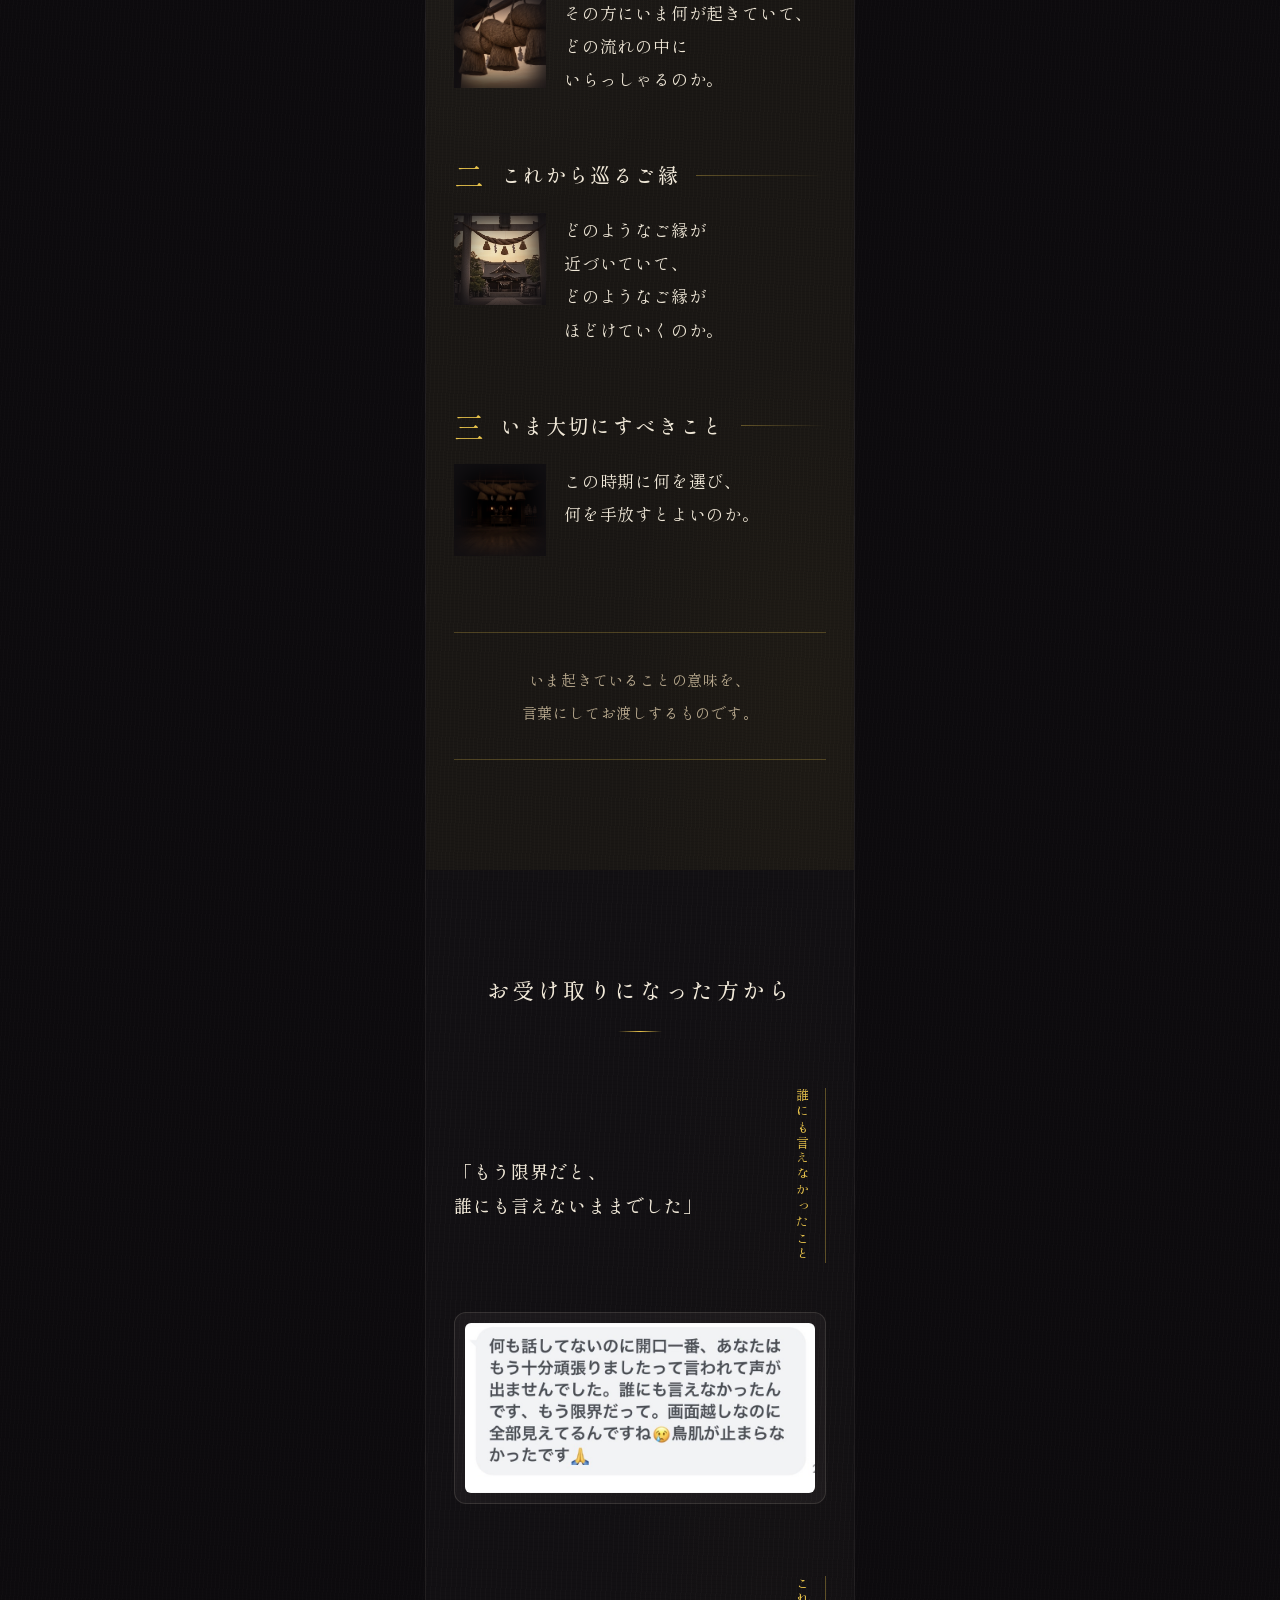
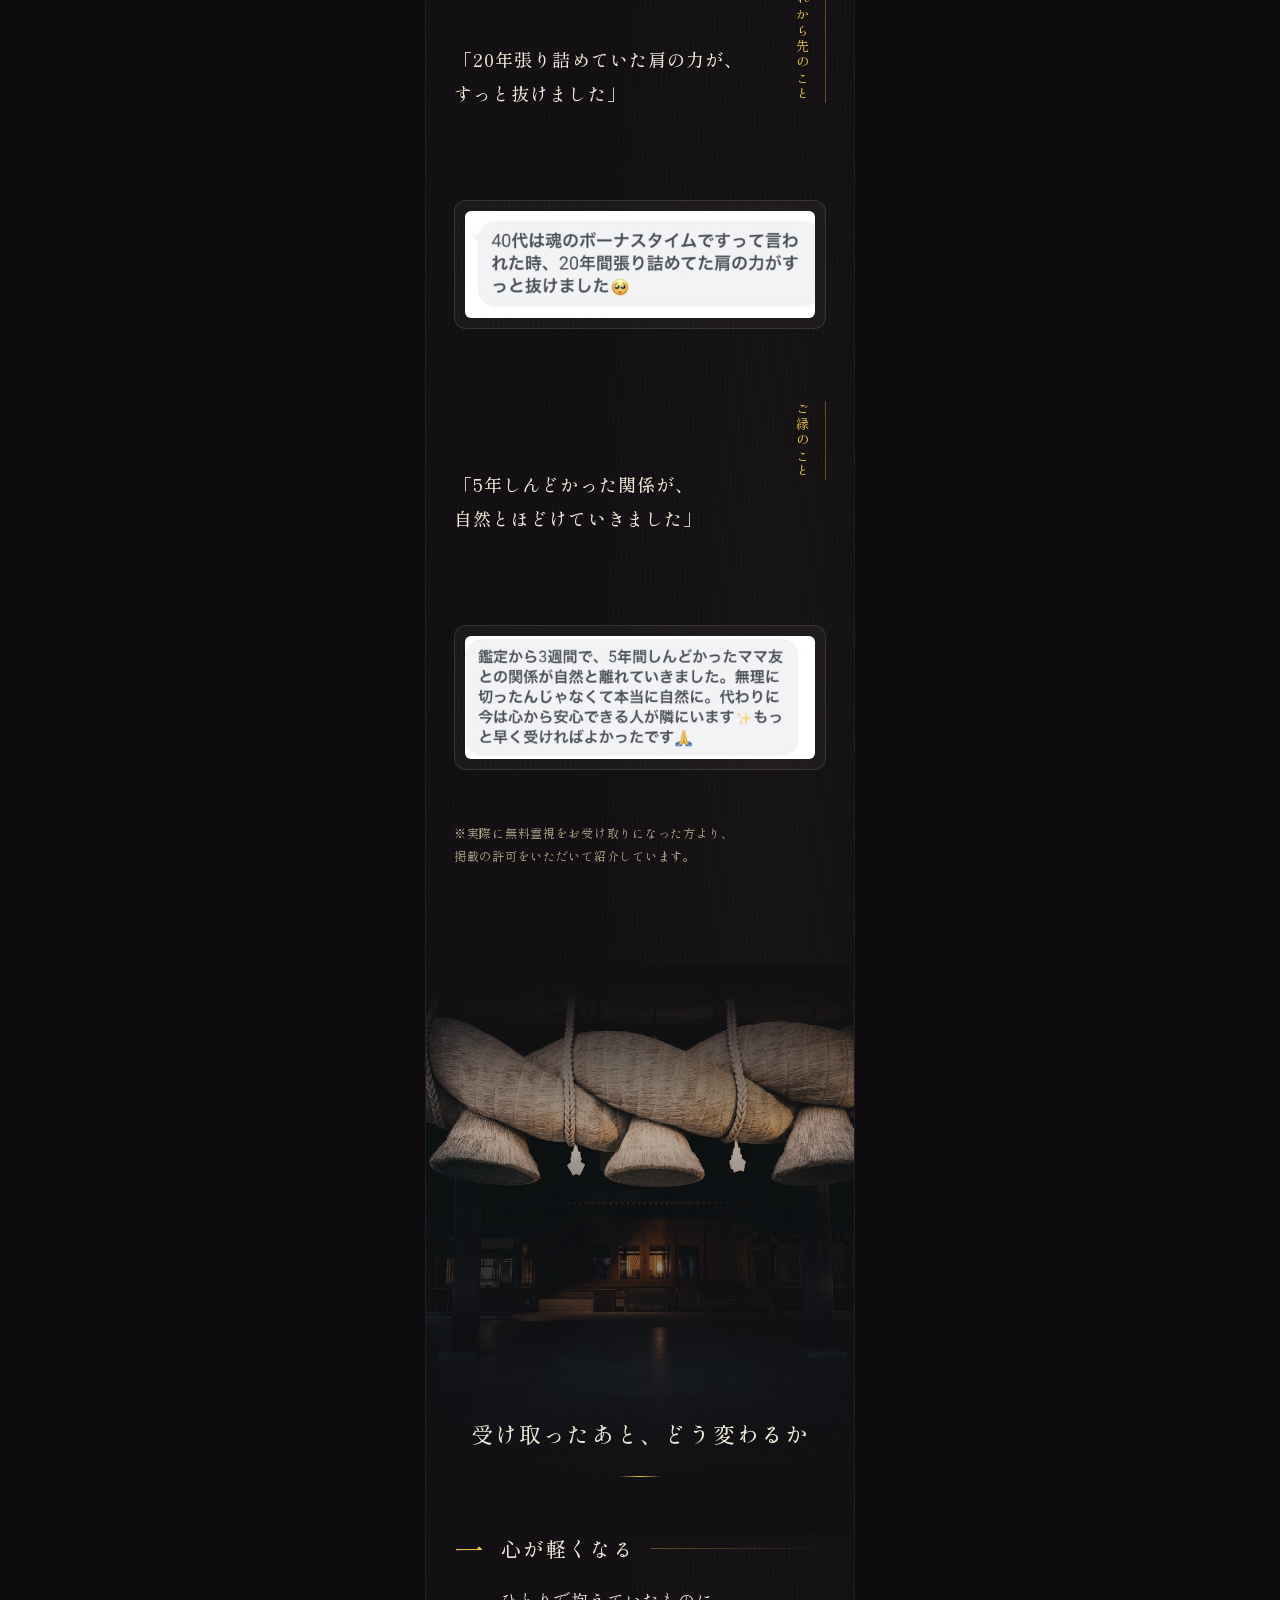
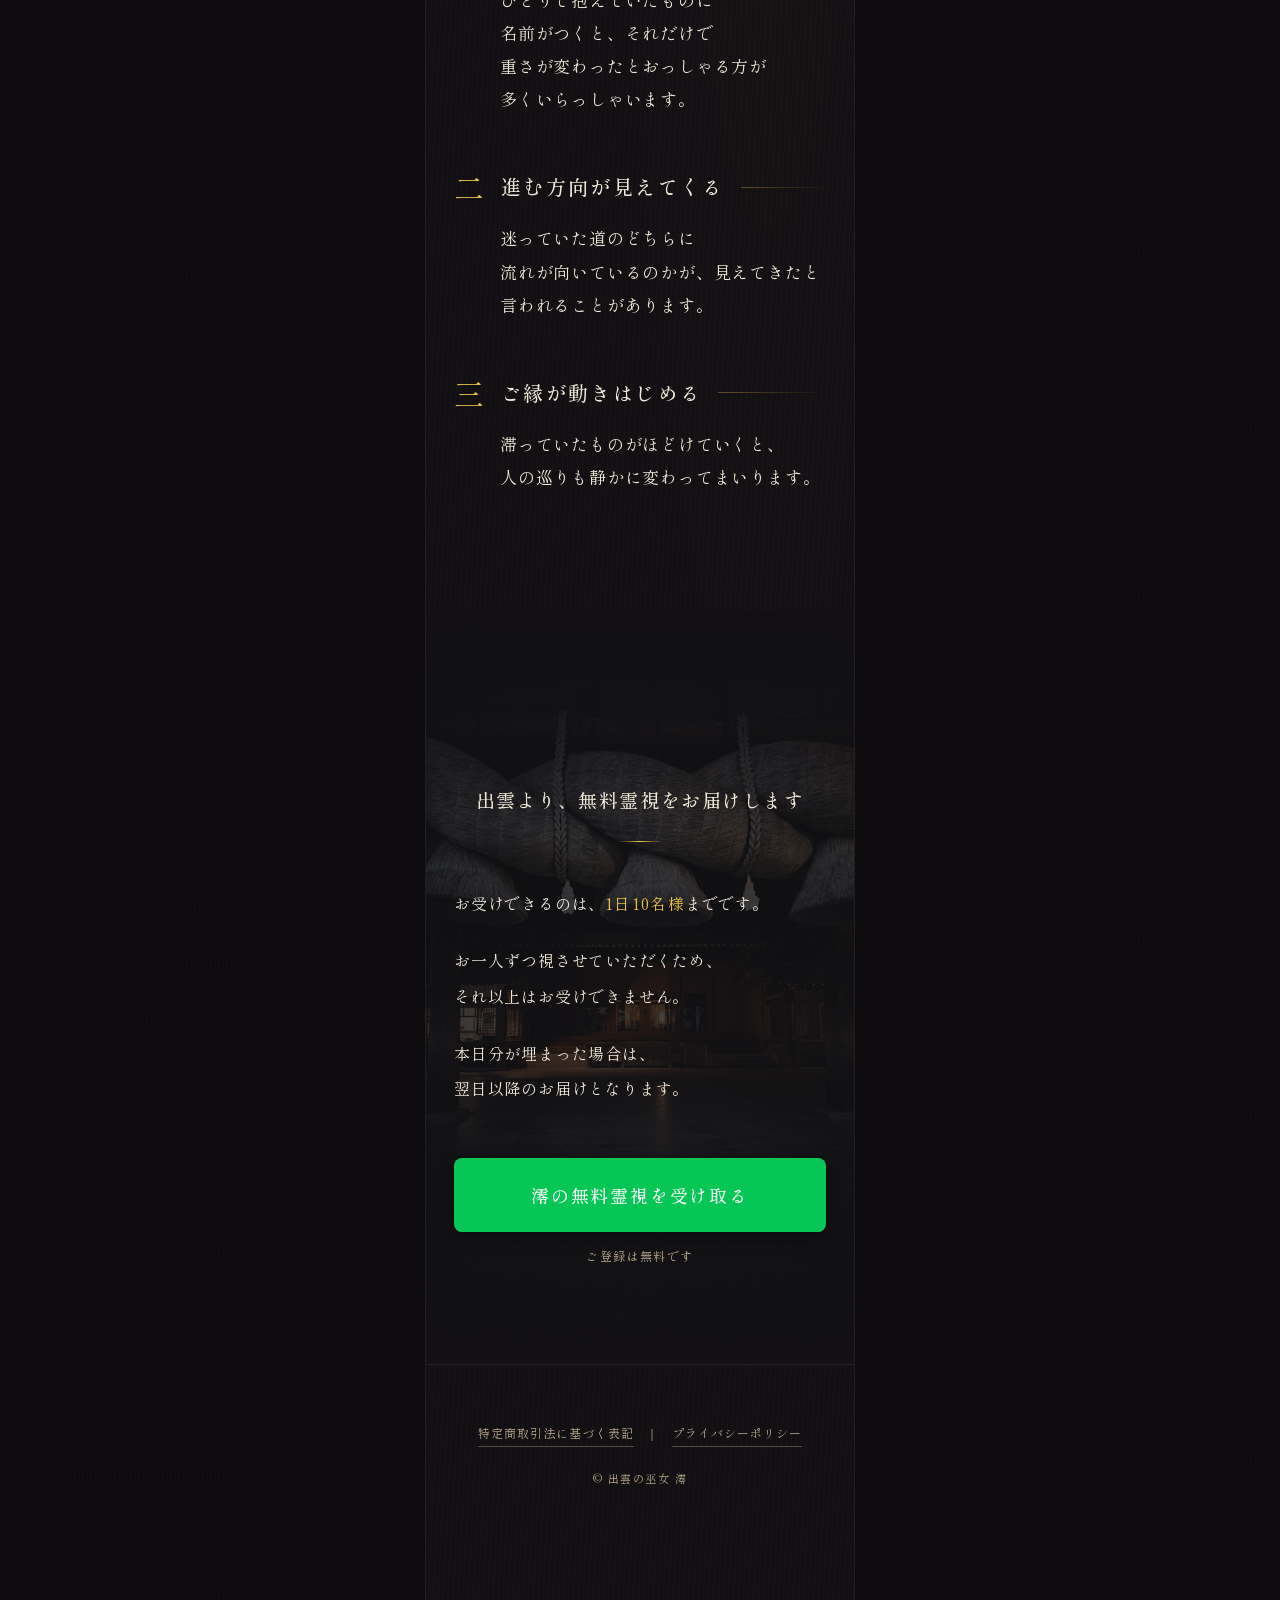
